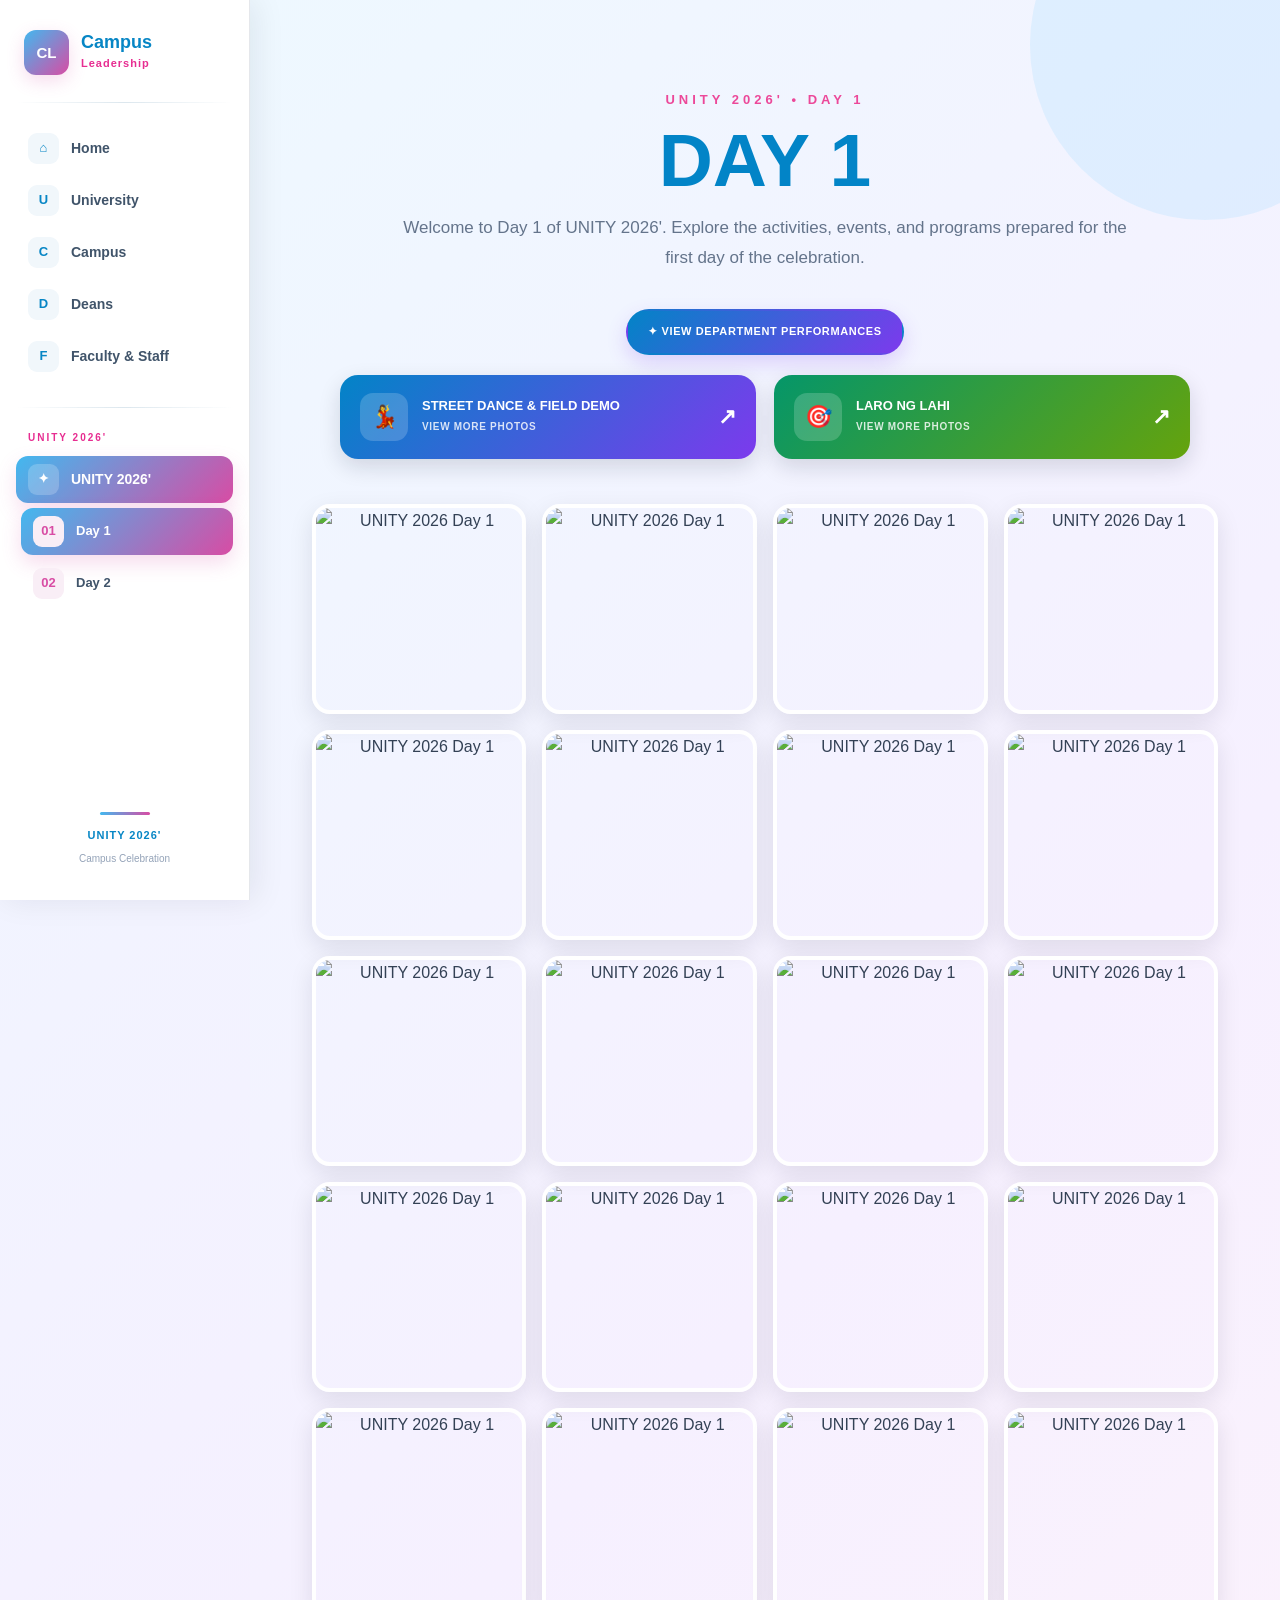
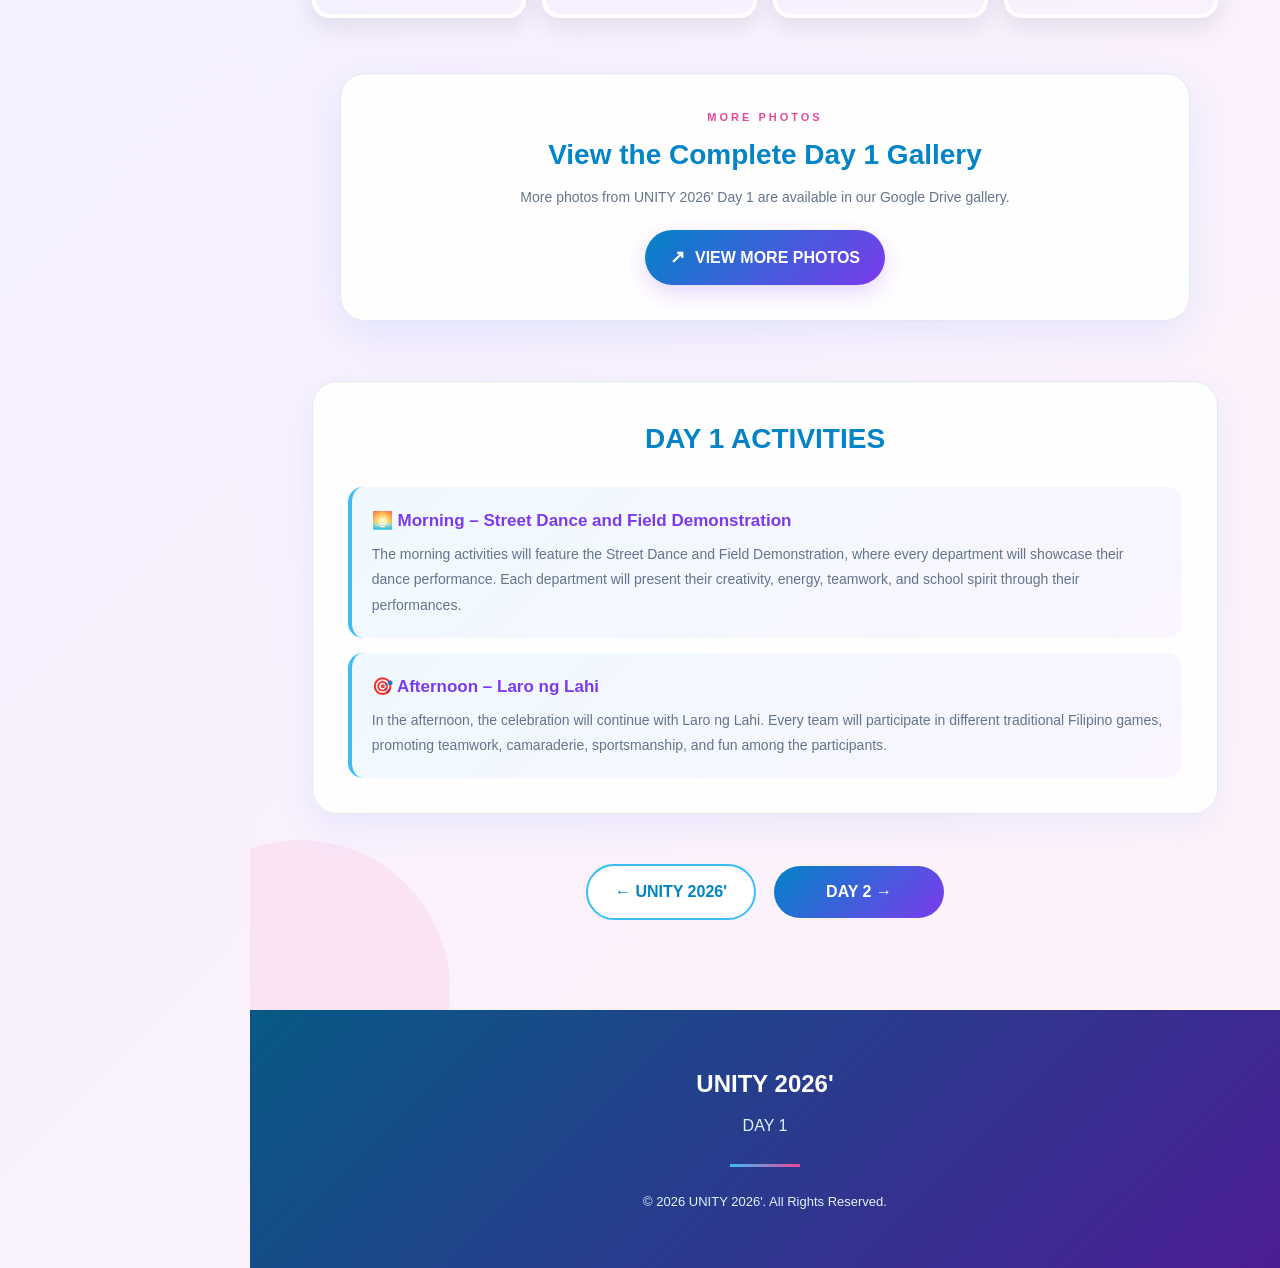
==== day1.html @ fda6ae83 "Add files via upload" ====
<!DOCTYPE html>
<html lang="en">

<head>

    <meta charset="UTF-8">

    <meta name="viewport" content="width=device-width, initial-scale=1.0">

    <title>UNITY 2026' - Day 1</title>

    <link rel="stylesheet" href="style.css">

</head>


<body>


    <!-- =====================================================
         SIDEBAR
    ====================================================== -->

    <aside class="sidebar">

        <a href="index.html#home" class="sidebar-logo">

            <div class="sidebar-logo-box">
                CL
            </div>

            <div class="sidebar-logo-text">

                <h2>Campus</h2>

                <span>Leadership</span>

            </div>

        </a>


        <div class="sidebar-divider"></div>


        <ul class="sidebar-links">

            <li>
                <a href="index.html#home">

                    <span class="sidebar-icon">⌂</span>

                    <span>Home</span>

                </a>
            </li>


            <li>
                <a href="index.html#university">

                    <span class="sidebar-icon">U</span>

                    <span>University</span>

                </a>
            </li>


            <li>
                <a href="index.html#campus">

                    <span class="sidebar-icon">C</span>

                    <span>Campus</span>

                </a>
            </li>


            <li>
                <a href="index.html#deans">

                    <span class="sidebar-icon">D</span>

                    <span>Deans</span>

                </a>
            </li>


            <li>
                <a href="index.html#faculty">

                    <span class="sidebar-icon">F</span>

                    <span>Faculty & Staff</span>

                </a>
            </li>

        </ul>


        <div class="sidebar-divider"></div>


        <div class="sidebar-section-title">
            UNITY 2026'
        </div>


        <ul class="sidebar-links unity-sidebar">

            <li>

                <a href="unity.html">

                    <span class="sidebar-icon">✦</span>

                    <span>UNITY 2026'</span>

                </a>

            </li>


            <li>

                <a href="day1.html" class="active">

                    <span class="sidebar-icon">01</span>

                    <span>Day 1</span>

                </a>

            </li>


            <li>

                <a href="day2.html">

                    <span class="sidebar-icon">02</span>

                    <span>Day 2</span>

                </a>

            </li>

        </ul>


        <div class="sidebar-footer">

            <div class="sidebar-footer-line"></div>

            <strong>UNITY 2026'</strong>

            <small>Campus Celebration</small>

        </div>

    </aside>



    <!-- =====================================================
         MOBILE MENU BUTTON
    ====================================================== -->

    <button class="sidebar-toggle"
            onclick="toggleSidebar()"
            aria-label="Open navigation">

        ☰

    </button>


    <div class="sidebar-overlay"
         onclick="toggleSidebar()">
    </div>



    <!-- =====================================================
         MAIN CONTENT
    ====================================================== -->

    <main>

        <section class="day-page">

            <div class="day-content">


                <!-- =================================================
                     DAY 1 HEADER
                ================================================== -->

                <p class="unity-label">
                    UNITY 2026' • DAY 1
                </p>


                <h1>
                    DAY 1
                </h1>


                <p class="day-description">

                    Welcome to Day 1 of UNITY 2026'.

                    Explore the activities, events, and programs
                    prepared for the first day of the celebration.

                </p>



                <!-- =================================================
                     EXISTING DEPARTMENT PERFORMANCE BUTTON
                     KEEP THIS BUTTON
                ================================================== -->

                <div class="performance-button-container">

                    <a href="streetdance.html"
                       class="performance-button">

                        ✦ VIEW DEPARTMENT PERFORMANCES

                    </a>

                </div>



                <!-- =================================================
                     GOOGLE DRIVE PHOTO BUTTONS
                ================================================== -->

                <div class="day1-photo-links">


                    <!-- =============================================
                         STREET DANCE & FIELD DEMO
                    ============================================== -->

                    <a href="https://drive.google.com/drive/folders/1UI_eKjwosNcA34_97ZNDsV3zDNHChFil?usp=sharing"
                       target="_blank"
                       rel="noopener noreferrer"
                       class="day1-photo-link streetdance-photo-link">

                        <span class="day1-photo-icon">
                            💃
                        </span>


                        <span class="day1-photo-text">

                            <strong>
                                STREET DANCE & FIELD DEMO
                            </strong>

                            <small>
                                VIEW MORE PHOTOS
                            </small>

                        </span>


                        <span class="day1-photo-arrow">
                            ↗
                        </span>

                    </a>



                    <!-- =============================================
                         LARO NG LAHI
                    ============================================== -->

                    <a href="https://drive.google.com/drive/folders/1TkRjvO8khw_tXYyQFXnTfplDox0iFocV?usp=sharing"
                       target="_blank"
                       rel="noopener noreferrer"
                       class="day1-photo-link laro-photo-link">

                        <span class="day1-photo-icon">
                            🎯
                        </span>


                        <span class="day1-photo-text">

                            <strong>
                                LARO NG LAHI
                            </strong>

                            <small>
                                VIEW MORE PHOTOS
                            </small>

                        </span>


                        <span class="day1-photo-arrow">
                            ↗
                        </span>

                    </a>

                </div>



                <!-- =================================================
                     DAY 1 PHOTO GALLERY
                ================================================== -->

                <div class="day-gallery">


                    <img src="image/day1-1.jpg"
                         alt="UNITY 2026 Day 1">


                    <img src="image/day1-2.jpg"
                         alt="UNITY 2026 Day 1">


                    <img src="image/day1-3.jpg"
                         alt="UNITY 2026 Day 1">


                    <img src="image/day1-4.jpg"
                         alt="UNITY 2026 Day 1">


                    <img src="image/day1-5.jpg"
                         alt="UNITY 2026 Day 1">


                    <img src="image/day1-6.jpg"
                         alt="UNITY 2026 Day 1">


                    <img src="image/day1-7.jpg"
                         alt="UNITY 2026 Day 1">


                    <img src="image/day1-8.jpg"
                         alt="UNITY 2026 Day 1">


                    <img src="image/day1-9.jpg"
                         alt="UNITY 2026 Day 1">


                    <img src="image/day1-10.jpg"
                         alt="UNITY 2026 Day 1">


                    <img src="image/day1-11.jpg"
                         alt="UNITY 2026 Day 1">


                    <img src="image/day1-12.jpg"
                         alt="UNITY 2026 Day 1">


                    <img src="image/day1-13.jpg"
                         alt="UNITY 2026 Day 1">


                    <img src="image/day1-14.jpg"
                         alt="UNITY 2026 Day 1">


                    <img src="image/day1-15.jpg"
                         alt="UNITY 2026 Day 1">


                    <img src="image/day1-16.jpg"
                         alt="UNITY 2026 Day 1">


                    <img src="image/day1-17.jpg"
                         alt="UNITY 2026 Day 1">


                    <img src="image/day1-18.jpg"
                         alt="UNITY 2026 Day 1">


                    <img src="image/day1-19.jpg"
                         alt="UNITY 2026 Day 1">


                    <img src="image/day1-20.jpg"
                         alt="UNITY 2026 Day 1">

                </div>



                <!-- =================================================
                     COMPLETE DAY 1 GOOGLE DRIVE
                ================================================== -->

                <div class="drive-gallery">

                    <p class="drive-label">
                        MORE PHOTOS
                    </p>


                    <h2>
                        View the Complete Day 1 Gallery
                    </h2>


                    <p>

                        More photos from UNITY 2026' Day 1 are
                        available in our Google Drive gallery.

                    </p>


                    <a href="PASTE_COMPLETE_DAY_1_GOOGLE_DRIVE_LINK_HERE"
                       target="_blank"
                       rel="noopener noreferrer"
                       class="drive-button">

                        <span class="drive-icon">
                            ↗
                        </span>

                        VIEW MORE PHOTOS

                    </a>

                </div>



                <!-- =================================================
                     DAY 1 ACTIVITIES
                ================================================== -->

                <div class="day-information">

                    <h2>
                        DAY 1 ACTIVITIES
                    </h2>


                    <!-- STREET DANCE -->

                    <div class="activity-block">

                        <h3>
                            🌅 Morning – Street Dance and Field Demonstration
                        </h3>


                        <p>

                            The morning activities will feature the
                            Street Dance and Field Demonstration,
                            where every department will showcase
                            their dance performance.

                            Each department will present their
                            creativity, energy, teamwork, and
                            school spirit through their performances.

                        </p>

                    </div>



                    <!-- LARO NG LAHI -->

                    <div class="activity-block">

                        <h3>
                            🎯 Afternoon – Laro ng Lahi
                        </h3>


                        <p>

                            In the afternoon, the celebration will
                            continue with Laro ng Lahi.

                            Every team will participate in different
                            traditional Filipino games, promoting
                            teamwork, camaraderie, sportsmanship,
                            and fun among the participants.

                        </p>

                    </div>

                </div>



                <!-- =================================================
                     DAY NAVIGATION
                ================================================== -->

                <div class="day-navigation">


                    <a href="unity.html"
                       class="back-button">

                        ← UNITY 2026'

                    </a>


                    <a href="day2.html"
                       class="next-button">

                        DAY 2 →

                    </a>

                </div>

            </div>

        </section>

    </main>



    <!-- =====================================================
         FOOTER
    ====================================================== -->

    <footer>

        <div class="footer-content">

            <h2>
                UNITY 2026'
            </h2>


            <p>
                DAY 1
            </p>


            <div class="footer-line"></div>


            <p class="copyright">

                © 2026 UNITY 2026'.
                All Rights Reserved.

            </p>

        </div>

    </footer>



    <!-- =====================================================
         MOBILE SIDEBAR
    ====================================================== -->

    <script>

        function toggleSidebar() {

            document
                .querySelector(".sidebar")
                .classList.toggle("active");


            document
                .querySelector(".sidebar-overlay")
                .classList.toggle("active");

        }

    </script>


</body>

</html>
---- style.css ----
/* =========================================================
   CAMPUS LEADERSHIP
   UNITY 2026'
   COMPLETE STYLE.CSS
========================================================= */


/* =========================================================
   RESET
========================================================= */

* {
    margin: 0;
    padding: 0;
    box-sizing: border-box;
}


html {
    scroll-behavior: smooth;
    scroll-padding-top: 30px;
}


body {
    font-family:
        Arial,
        Helvetica,
        sans-serif;

    color: #334155;

    line-height: 1.6;

    /*
       MAIN WEBSITE BACKGROUND
       Soft blue + violet + pink
    */
    background:
        linear-gradient(
            135deg,
            #eef7ff 0%,
            #f5f0ff 45%,
            #fff5fb 100%
        );

    padding-left: 250px;

    overflow-x: hidden;
}


img {
    max-width: 100%;
}


a {
    color: inherit;
}


button,
a {
    -webkit-tap-highlight-color: transparent;
}



/* =========================================================
   SIDEBAR
========================================================= */

.sidebar {

    position: fixed;

    left: 0;
    top: 0;

    width: 250px;
    height: 100vh;

    padding: 25px 16px;

    background:
        rgba(255, 255, 255, 0.97);

    border-right:
        1px solid #e5e7eb;

    box-shadow:
        5px 0 30px
        rgba(15, 23, 42, 0.08);

    z-index: 2000;

    display: flex;

    flex-direction: column;

    overflow-y: auto;

    transition:
        transform 0.35s ease;
}


.sidebar::-webkit-scrollbar {
    width: 5px;
}


.sidebar::-webkit-scrollbar-thumb {

    background:
        linear-gradient(
            #38bdf8,
            #ec4899
        );

    border-radius: 10px;
}



/* =========================================================
   SIDEBAR LOGO
========================================================= */

.sidebar-logo {

    display: flex;

    align-items: center;

    gap: 12px;

    padding:
        5px
        8px;

    text-decoration: none;
}


.sidebar-logo-box {

    width: 45px;
    height: 45px;

    display: flex;

    align-items: center;
    justify-content: center;

    flex-shrink: 0;

    border-radius: 12px;

    background:
        linear-gradient(
            135deg,
            #42b8ef,
            #d84ca4
        );

    color: white;

    font-size: 15px;

    font-weight: 900;

    box-shadow:
        0 6px 18px
        rgba(216, 76, 164, 0.20);

    transition:
        transform 0.3s ease,
        box-shadow 0.3s ease;
}


.sidebar-logo:hover
.sidebar-logo-box {

    transform:
        rotate(-5deg)
        scale(1.07);

    box-shadow:
        0 10px 25px
        rgba(216, 76, 164, 0.30);
}


.sidebar-logo-text h2 {

    margin: 0;

    color: #0786c5;

    font-size: 18px;

    line-height: 1.05;
}


.sidebar-logo-text span {

    display: block;

    margin-top: 3px;

    color: #e72d91;

    font-size: 11px;

    font-weight: 800;

    letter-spacing: 1px;
}



/* =========================================================
   SIDEBAR DIVIDER
========================================================= */

.sidebar-divider {

    width: 100%;

    height: 1px;

    margin:
        22px 0;

    background:
        linear-gradient(
            90deg,
            transparent,
            #dce7ee,
            transparent
        );
}



/* =========================================================
   SIDEBAR SECTION TITLE
========================================================= */

.sidebar-section-title {

    padding:
        0 12px;

    margin-bottom: 10px;

    color: #e72d91;

    font-size: 10px;

    font-weight: 900;

    letter-spacing: 2px;

    text-transform: uppercase;
}



/* =========================================================
   SIDEBAR LINKS
========================================================= */

.sidebar-links {

    list-style: none;

    padding: 0;

    margin: 0;
}


.sidebar-links li {

    margin-bottom: 5px;
}


.sidebar-links li a {

    position: relative;

    display: flex;

    align-items: center;

    gap: 12px;

    width: 100%;

    min-height: 46px;

    padding:
        8px 12px;

    border-radius: 12px;

    text-decoration: none;

    color: #40546a;

    font-size: 14px;

    font-weight: 600;

    overflow: hidden;

    transition:
        color 0.3s ease,
        transform 0.3s ease,
        box-shadow 0.3s ease;
}



/* =========================================================
   SIDEBAR HOVER BACKGROUND
========================================================= */

.sidebar-links li a::before {

    content: "";

    position: absolute;

    left: -100%;

    top: 0;

    width: 100%;
    height: 100%;

    background:
        linear-gradient(
            135deg,
            #e2f7ff,
            #fff0f8
        );

    transition:
        left 0.3s ease;

    z-index: -1;
}


.sidebar-links li a:hover::before {

    left: 0;
}


.sidebar-links li a:hover {

    color: #0786c5;

    transform:
        translateX(5px);

    box-shadow:
        0 5px 16px
        rgba(66, 184, 239, 0.10);
}



/* =========================================================
   SIDEBAR ICON
========================================================= */

.sidebar-icon {

    width: 31px;
    height: 31px;

    display: flex;

    align-items: center;
    justify-content: center;

    flex-shrink: 0;

    border-radius: 9px;

    background: #f1f7fb;

    color: #0786c5;

    font-size: 13px;

    font-weight: 900;

    transition:
        background 0.3s ease,
        color 0.3s ease,
        transform 0.3s ease;
}


.sidebar-links a:hover
.sidebar-icon {

    background:
        linear-gradient(
            135deg,
            #42b8ef,
            #d84ca4
        );

    color: white;

    transform:
        scale(1.08);
}



/* =========================================================
   ACTIVE SIDEBAR LINK
========================================================= */

.sidebar-links a.active {

    color: white;

    background:
        linear-gradient(
            135deg,
            #42b8ef,
            #d84ca4
        );

    box-shadow:
        0 8px 20px
        rgba(216, 76, 164, 0.20);
}


.sidebar-links a.active::before {

    display: none;
}


.sidebar-links a.active
.sidebar-icon {

    background:
        rgba(255, 255, 255, 0.22);

    color: white;
}


.sidebar-links a.active:hover {

    color: white;

    transform:
        translateX(5px);

    background:
        linear-gradient(
            135deg,
            #319fd6,
            #c83b91
        );
}



/* =========================================================
   UNITY SIDEBAR
========================================================= */

.unity-sidebar li:first-child a {

    color: white;

    background:
        linear-gradient(
            135deg,
            #42b8ef,
            #d84ca4
        );

    box-shadow:
        0 8px 20px
        rgba(216, 76, 164, 0.18);
}


.unity-sidebar li:first-child a::before {

    display: none;
}


.unity-sidebar li:first-child
.sidebar-icon {

    background:
        rgba(255, 255, 255, 0.20);

    color: white;
}


.unity-sidebar li:not(:first-child) a {

    margin-left: 5px;

    width:
        calc(100% - 5px);

    font-size: 13px;
}


.unity-sidebar li:not(:first-child)
.sidebar-icon {

    background: #f9eef6;

    color: #d84ca4;
}



/* =========================================================
   SIDEBAR FOOTER
========================================================= */

.sidebar-footer {

    margin-top: auto;

    padding:
        20px 8px 5px;

    text-align: center;
}


.sidebar-footer-line {

    width: 50px;

    height: 3px;

    margin:
        0 auto 12px;

    border-radius: 5px;

    background:
        linear-gradient(
            90deg,
            #42b8ef,
            #d84ca4
        );
}


.sidebar-footer strong {

    display: block;

    color: #0786c5;

    font-size: 11px;

    letter-spacing: 1px;
}


.sidebar-footer small {

    color: #94a3b8;

    font-size: 10px;
}



/* =========================================================
   MOBILE SIDEBAR BUTTON
========================================================= */

.sidebar-toggle {

    display: none;

    position: fixed;

    top: 15px;
    left: 15px;

    width: 45px;
    height: 45px;

    align-items: center;
    justify-content: center;

    border: none;

    border-radius: 12px;

    background:
        linear-gradient(
            135deg,
            #42b8ef,
            #d84ca4
        );

    color: white;

    font-size: 21px;

    cursor: pointer;

    z-index: 3000;

    box-shadow:
        0 7px 20px
        rgba(0, 0, 0, 0.15);

    transition:
        transform 0.3s ease,
        box-shadow 0.3s ease;
}


.sidebar-toggle:hover {

    transform:
        scale(1.08);

    box-shadow:
        0 10px 25px
        rgba(216, 76, 164, 0.25);
}



/* =========================================================
   MOBILE SIDEBAR OVERLAY
========================================================= */

.sidebar-overlay {

    display: none;

    position: fixed;

    inset: 0;

    background:
        rgba(15, 23, 42, 0.40);

    backdrop-filter:
        blur(3px);

    z-index: 1900;
}


.sidebar-overlay.active {

    display: block;
}



/* =========================================================
   HERO
========================================================= */

.hero {

    min-height: 600px;

    display: flex;

    align-items: center;
    justify-content: center;

    text-align: center;

    padding:
        80px 20px;

    background:
        linear-gradient(
            135deg,
            #0284c7,
            #38bdf8,
            #8b5cf6
        );

    position: relative;

    overflow: hidden;
}


/* Decorative circles */

.hero::before {

    content: "";

    position: absolute;

    width: 400px;
    height: 400px;

    border-radius: 50%;

    background:
        rgba(255,255,255,0.08);

    top: -150px;
    left: -100px;
}


.hero::after {

    content: "";

    position: absolute;

    width: 350px;
    height: 350px;

    border-radius: 50%;

    background:
        rgba(255,255,255,0.08);

    bottom: -150px;
    right: -80px;
}


.hero-content {

    max-width: 850px;

    color: white;

    position: relative;

    z-index: 1;
}


.welcome {

    letter-spacing: 4px;

    font-size: 13px;

    font-weight: 800;

    margin-bottom: 18px;
}


.hero h1 {

    font-size: 58px;

    line-height: 1.1;

    margin-bottom: 25px;
}


.hero h1 span {

    display: inline-block;

    color: #e0f2fe;
}


.hero-content > p:not(.welcome) {

    max-width: 700px;

    margin:
        0 auto;

    font-size: 18px;

    line-height: 1.7;
}


.hero-button {

    display: inline-flex;

    align-items: center;
    justify-content: center;

    margin-top: 30px;

    padding:
        14px 30px;

    background: white;

    color: #0284c7;

    text-decoration: none;

    border-radius: 30px;

    font-weight: 800;

    transition:
        transform 0.3s ease,
        box-shadow 0.3s ease,
        background 0.3s ease;
}


.hero-button:hover {

    background: #f0f9ff;

    transform:
        translateY(-4px);

    box-shadow:
        0 10px 25px
        rgba(0,0,0,0.15);
}



/* =========================================================
   SECTIONS
========================================================= */

.section {

    position: relative;

    padding:
        100px 7%;

    background:
        linear-gradient(
            135deg,
            rgba(255,255,255,0.94),
            rgba(239,248,255,0.94)
        );

    overflow: hidden;
}


.section::before {

    content: "";

    position: absolute;

    width: 280px;
    height: 280px;

    border-radius: 50%;

    background:
        rgba(56, 189, 248, 0.08);

    top: -120px;
    right: -80px;

    pointer-events: none;
}


.section::after {

    content: "";

    position: absolute;

    width: 220px;
    height: 220px;

    border-radius: 50%;

    background:
        rgba(216, 76, 164, 0.06);

    bottom: -100px;
    left: -70px;

    pointer-events: none;
}


.light-section {

    background:
        linear-gradient(
            135deg,
            #edf8ff,
            #f7f1ff,
            #fff4fa
        );
}



/* =========================================================
   SECTION HEADING
========================================================= */

.section-heading {

    position: relative;

    z-index: 1;

    text-align: center;

    max-width: 750px;

    margin:
        0 auto 55px;
}


.small-title {

    color: #0284c7;

    font-size: 13px;

    font-weight: 900;

    letter-spacing: 2px;

    margin-bottom: 8px;
}


.section-heading h2 {

    color: #0284c7;

    font-size: 38px;

    margin-bottom: 10px;
}


.section-heading > p:last-child {

    color: #64748b;

    line-height: 1.7;
}



/* =========================================================
   UNIVERSITY PRESIDENT
========================================================= */

.president-card {

    position: relative;

    z-index: 1;

    max-width: 1050px;

    width: 92%;

    margin: auto;

    display: flex;

    align-items: center;

    gap: 65px;

    padding: 50px;

    background:
        rgba(255, 255, 255, 0.97);

    border:
        1px solid rgba(255,255,255,0.9);

    border-radius: 28px;

    box-shadow:
        0 20px 50px
        rgba(59, 130, 246, 0.12);

    backdrop-filter:
        blur(10px);

    transition:
        transform 0.35s ease,
        box-shadow 0.35s ease;
}


.president-card:hover {

    transform:
        translateY(-7px);

    box-shadow:
        0 25px 60px
        rgba(59, 130, 246, 0.18);
}



/* =========================================================
   PRESIDENT IMAGE
========================================================= */

.profile-image {

    flex:
        0 0 330px;

    display: flex;

    justify-content: center;
}


.profile-image img {

    width: 330px;

    height: 300px;

    object-fit: cover;

    border-radius: 30px;

    border:
        6px solid white;

    outline:
        4px solid #38bdf8;

    box-shadow:
        0 15px 35px
        rgba(14, 165, 233, 0.20);

    transition:
        transform 0.4s ease,
        box-shadow 0.4s ease;
}


.president-card:hover
.profile-image img {

    transform:
        scale(1.03);

    box-shadow:
        0 20px 45px
        rgba(216, 76, 164, 0.22);
}



/* =========================================================
   PRESIDENT INFORMATION
========================================================= */

.profile-info {

    flex: 1;
}


.position {

    color: #0284c7;

    font-size: 12px;

    font-weight: 900;

    letter-spacing: 1.5px;
}


.profile-info h3 {

    color: #0284c7;

    font-size: 32px;

    margin:
        8px 0 2px;
}


.profile-info > p {

    color: #64748b;
}


.profile-line {

    width: 70px;

    height: 4px;

    margin:
        18px 0;

    background:
        linear-gradient(
            90deg,
            #38bdf8,
            #d84ca4
        );

    border-radius: 5px;
}


.description {

    font-size: 15px;

    line-height: 1.7;
}



/* =========================================================
   PROFILE GRID
========================================================= */

.profile-grid {

    position: relative;

    z-index: 1;

    max-width: 1100px;

    margin: auto;

    display: grid;

    grid-template-columns:
        repeat(
            auto-fit,
            minmax(280px, 1fr)
        );

    gap: 30px;
}



/* =========================================================
   PROFILE CARD
========================================================= */

.profile-card {

    background:
        rgba(255,255,255,0.97);

    border-radius: 24px;

    overflow: hidden;

    border:
        1px solid rgba(255,255,255,0.9);

    box-shadow:
        0 12px 35px
        rgba(59,130,246,0.10);

    transition:
        transform 0.35s ease,
        box-shadow 0.35s ease,
        border-color 0.35s ease;
}


.profile-card:hover {

    transform:
        translateY(-10px);

    border-color:
        #38bdf8;

    box-shadow:
        0 22px 45px
        rgba(59,130,246,0.18);
}


.card-image {

    padding:
        30px 20px 15px;

    text-align: center;
}


.card-image img {

    width: 180px;

    height: 180px;

    object-fit: cover;

    border-radius: 50%;

    border:
        5px solid #38bdf8;

    box-shadow:
        0 8px 25px
        rgba(56,189,248,0.15);

    transition:
        transform 0.4s ease,
        border-color 0.3s ease;
}


.profile-card:hover
.card-image img {

    transform:
        scale(1.06);

    border-color:
        #ec4899;
}


.card-content {

    padding:
        20px 25px 30px;

    text-align: center;
}


.card-content h3 {

    color: #0284c7;

    font-size: 20px;

    margin:
        7px 0;
}


.card-content p {

    color: #64748b;

    font-size: 14px;

    line-height: 1.6;
}



/* =========================================================
   FACULTY AND STAFF
========================================================= */

.people-grid {

    position: relative;

    z-index: 1;

    max-width: 1100px;

    margin: auto;

    display: grid;

    grid-template-columns:
        repeat(
            auto-fit,
            minmax(220px, 1fr)
        );

    gap: 25px;
}


.person-card {

    background:
        rgba(255,255,255,0.97);

    text-align: center;

    padding:
        25px 18px;

    border-radius: 20px;

    border:
        1px solid rgba(255,255,255,0.9);

    box-shadow:
        0 8px 25px
        rgba(14, 165, 233, 0.10);

    transition:
        transform 0.3s ease,
        box-shadow 0.3s ease,
        border-color 0.3s ease;
}


.person-card:hover {

    transform:
        translateY(-8px);

    border-color:
        #38bdf8;

    box-shadow:
        0 18px 35px
        rgba(14, 165, 233, 0.18);
}


.person-card img {

    width: 145px;

    height: 145px;

    object-fit: cover;

    border-radius: 50%;

    border:
        4px solid #38bdf8;

    margin-bottom: 15px;

    transition:
        transform 0.4s ease,
        border-color 0.3s ease;
}


.person-card:hover img {

    transform:
        scale(1.06);

    border-color:
        #ec4899;
}


.person-card h3 {

    color: #0284c7;

    font-size: 17px;

    margin-bottom: 5px;
}


.person-card p {

    color: #64748b;

    font-size: 14px;
}



/* =========================================================
   STAFF HEADING
========================================================= */

.staff-heading {

    position: relative;

    z-index: 1;

    text-align: center;

    margin:
        75px 0 30px;
}


.staff-heading h2 {

    color: #0284c7;

    font-size: 30px;
}



/* =========================================================
   STAFF GRID
========================================================= */

.staff-grid {

    max-width: 750px;
}



/* =========================================================
   UNITY PAGE
========================================================= */

.unity-page {

    min-height:
        calc(100vh - 100px);

    padding:
        90px 6%;

    text-align: center;

    background:
        linear-gradient(
            135deg,
            #e8f8ff,
            #f4f0ff,
            #fff0f8
        );

    position: relative;

    overflow: hidden;
}


.unity-page::before {

    content: "";

    position: absolute;

    width: 350px;
    height: 350px;

    border-radius: 50%;

    background:
        rgba(56,189,248,0.12);

    top: -120px;

    left: -100px;
}


.unity-page::after {

    content: "";

    position: absolute;

    width: 400px;
    height: 400px;

    border-radius: 50%;

    background:
        rgba(236,72,153,0.09);

    bottom: -180px;

    right: -120px;
}


.unity-content {

    max-width: 1050px;

    margin: auto;

    position: relative;

    z-index: 1;
}


.unity-label {

    color: #ec4899;

    font-size: 13px;

    letter-spacing: 4px;

    font-weight: 900;

    margin-bottom: 12px;
}


.unity-content > h1 {

    font-size:
        clamp(
            55px,
            8vw,
            85px
        );

    line-height: 1;

    color: #0284c7;

    margin-bottom: 25px;
}


.unity-content > h1 span {

    background:
        linear-gradient(
            135deg,
            #38bdf8,
            #ec4899
        );

    -webkit-background-clip: text;

    background-clip: text;

    color: transparent;
}


.unity-description {

    max-width: 760px;

    margin:
        0 auto;

    color: #53677a;

    font-size: 18px;

    line-height: 1.8;
}



/* =========================================================
   UNITY FEATURE CARD
========================================================= */

.unity-feature-card {

    max-width: 850px;

    margin:
        50px auto 40px;

    padding: 30px;

    display: flex;

    align-items: center;

    gap: 22px;

    text-align: left;

    background:
        rgba(255,255,255,0.96);

    border:
        2px solid #38bdf8;

    border-radius: 24px;

    box-shadow:
        0 15px 35px
        rgba(56,189,248,0.12);

    transition:
        transform 0.3s ease,
        box-shadow 0.3s ease;
}


.unity-feature-card:hover {

    transform:
        translateY(-6px);

    box-shadow:
        0 22px 45px
        rgba(236,72,153,0.15);
}


.unity-feature-icon {

    width: 65px;

    height: 65px;

    flex-shrink: 0;

    display: flex;

    align-items: center;

    justify-content: center;

    border-radius: 18px;

    background:
        linear-gradient(
            135deg,
            #42b8ef,
            #d84ca4
        );

    color: white;

    font-size: 28px;

    box-shadow:
        0 8px 20px
        rgba(216,76,164,0.20);
}


.feature-label {

    color: #e72d91;

    font-size: 11px;

    font-weight: 900;

    letter-spacing: 2px;

    margin-bottom: 4px;
}


.unity-feature-card h2 {

    color: #0786c5;

    font-size: 24px;

    margin-bottom: 5px;
}


.unity-feature-card p:last-child {

    color: #64748b;

    font-size: 14px;
}



/* =========================================================
   UNITY DAY SELECTION
========================================================= */

.choose-day {

    color: #0284c7;

    margin-top: 40px;

    margin-bottom: 5px;

    font-size: 28px;
}


.unity-choice-text {

    color: #64748b;

    margin-bottom: 25px;
}


.unity-days {

    display: flex;

    justify-content: center;

    align-items: center;

    gap: 18px;

    flex-wrap: wrap;
}


.day-button {

    min-width: 190px;

    display: flex;

    align-items: center;

    justify-content: center;

    gap: 12px;

    padding:
        15px 25px;

    border-radius: 18px;

    text-decoration: none;

    color: white;

    background:
        linear-gradient(
            135deg,
            #38bdf8,
            #ec4899
        );

    font-weight: 900;

    box-shadow:
        0 8px 20px
        rgba(236,72,153,0.18);

    transition:
        transform 0.3s ease,
        box-shadow 0.3s ease,
        background 0.3s ease;
}


.day-button:hover {

    transform:
        translateY(-5px);

    background:
        linear-gradient(
            135deg,
            #319fd6,
            #c83b91
        );

    box-shadow:
        0 14px 28px
        rgba(236,72,153,0.25);
}


.day-number {

    display: flex;

    align-items: center;

    justify-content: center;

    width: 30px;

    height: 30px;

    border-radius: 9px;

    background:
        rgba(255,255,255,0.20);

    font-size: 12px;
}


.arrow {

    font-size: 18px;
}



/* =========================================================
   UNITY INFORMATION
========================================================= */

.unity-information {

    max-width: 950px;

    margin:
        55px auto 0;

    display: grid;

    grid-template-columns:
        repeat(3, 1fr);

    gap: 18px;
}


.information-item {

    padding: 22px;

    display: flex;

    align-items: flex-start;

    gap: 14px;

    text-align: left;

    background:
        rgba(255,255,255,0.96);

    border-radius: 18px;

    border:
        1px solid #dceaf2;

    transition:
        transform 0.3s ease,
        box-shadow 0.3s ease;
}


.information-item:hover {

    transform:
        translateY(-5px);

    box-shadow:
        0 12px 25px
        rgba(14,165,233,0.12);
}


.information-icon {

    width: 42px;

    height: 42px;

    display: flex;

    align-items: center;

    justify-content: center;

    flex-shrink: 0;

    border-radius: 12px;

    background: #e9f8ff;

    font-size: 20px;
}


.information-item strong {

    color: #0786c5;

    font-size: 15px;
}


.information-item p {

    margin-top: 3px;

    color: #64748b;

    font-size: 12px;

    line-height: 1.5;
}



/* =========================================================
   PAGE NAVIGATION
========================================================= */

.page-navigation {

    display: flex;

    justify-content: center;

    align-items: center;

    gap: 15px;

    flex-wrap: wrap;

    margin-top: 50px;
}


.outline-button,
.gradient-button {

    display: inline-flex;

    align-items: center;

    justify-content: center;

    padding:
        13px 24px;

    border-radius: 25px;

    text-decoration: none;

    font-weight: 800;

    transition:
        transform 0.3s ease,
        box-shadow 0.3s ease,
        background 0.3s ease;
}


.outline-button {

    color: #0786c5;

    background: white;

    border:
        2px solid #38bdf8;
}


.outline-button:hover {

    transform:
        translateY(-3px);

    background:
        #e9f8ff;

    box-shadow:
        0 8px 18px
        rgba(56,189,248,0.15);
}


.gradient-button {

    color: white;

    background:
        linear-gradient(
            135deg,
            #42b8ef,
            #d84ca4
        );
}


.gradient-button:hover {

    transform:
        translateY(-3px);

    box-shadow:
        0 10px 22px
        rgba(216,76,164,0.25);
}



/* =========================================================
   FOOTER
========================================================= */

footer {

    background:
        linear-gradient(
            135deg,
            #075985,
            #4c1d95
        );

    color: white;

    text-align: center;

    padding:
        55px 20px;
}


.footer-content {

    max-width: 700px;

    margin: auto;
}


.footer-content h2 {

    margin-bottom: 10px;
}


.footer-content p {

    color: #e0f2fe;
}


.footer-line {

    width: 70px;

    height: 3px;

    background:
        linear-gradient(
            90deg,
            #38bdf8,
            #ec4899
        );

    margin:
        25px auto;
}


.copyright {

    font-size: 13px;
}



/* =========================================================
   TABLET
========================================================= */

@media (max-width: 900px) {

    body {

        padding-left: 0;
    }


    .sidebar {

        transform:
            translateX(-100%);
    }


    .sidebar.active {

        transform:
            translateX(0);
    }


    .sidebar-toggle {

        display: flex;
    }


    .hero {

        min-height: 570px;

        padding:
            80px 25px;
    }


    .hero h1 {

        font-size: 48px;
    }


    /* PRESIDENT CARD */

    .president-card {

        width: 94%;

        flex-direction: column;

        text-align: center;

        gap: 30px;

        padding:
            40px 30px;
    }


    .profile-image {

        flex:
            0 0 auto;

        width: 100%;
    }


    .profile-image img {

        width: 300px;

        height: 270px;
    }


    .profile-line {

        margin:
            18px auto;
    }


    /* UNITY */

    .unity-information {

        grid-template-columns:
            1fr;
    }

}



/* =========================================================
   MOBILE
========================================================= */

@media (max-width: 600px) {

    .sidebar {

        width: 270px;
    }


    .hero {

        min-height: 520px;

        padding:
            80px 20px;
    }


    .hero h1 {

        font-size: 36px;
    }


    .welcome {

        font-size: 11px;

        letter-spacing: 2px;
    }


    .hero-content > p:not(.welcome) {

        font-size: 15px;
    }


    .section {

        padding:
            65px 5%;
    }


    .section-heading h2 {

        font-size: 30px;
    }


    /* PRESIDENT */

    .president-card {

        width: 96%;

        padding:
            30px 18px;

        border-radius: 22px;
    }


    .profile-image img {

        width: 240px;

        height: 220px;

        border-radius: 23px;
    }


    .profile-info h3 {

        font-size: 25px;
    }


    /* PROFILE CARDS */

    .profile-grid {

        grid-template-columns:
            1fr;
    }


    .people-grid {

        grid-template-columns:
            1fr;
    }


    /* UNITY */

    .unity-page {

        padding:
            70px 20px;
    }


    .unity-content > h1 {

        font-size: 52px;
    }


    .unity-description {

        font-size: 15px;
    }


    .unity-feature-card {

        flex-direction: column;

        text-align: center;

        padding: 25px;
    }


    .unity-feature-icon {

        margin: auto;
    }


    .unity-feature-card h2 {

        font-size: 20px;
    }


    .unity-days {

        flex-direction: column;
    }


    .day-button {

        width: 100%;

        max-width: 300px;
    }


    /* PAGE BUTTONS */

    .page-navigation {

        flex-direction: column;
    }


    .outline-button,
    .gradient-button {

        width: 100%;

        max-width: 300px;
    }


    .information-item {

        text-align: left;
    }

}



/* =========================================================
   SMALL PHONES
========================================================= */

@media (max-width: 400px) {

    .hero h1 {

        font-size: 31px;
    }


    .profile-image img {

        width: 215px;

        height: 200px;
    }


    .profile-info h3 {

        font-size: 22px;
    }


    .unity-content > h1 {

        font-size: 45px;
    }


    .sidebar {

        width: 260px;
    }

}
/* =========================================================
   HOME / HERO - CAMPUS BACKGROUND
========================================================= */

.hero {

    min-height: 100vh;

    display: flex;

    align-items: center;
    justify-content: center;

    text-align: center;

    padding: 80px 30px;

    position: relative;

    overflow: hidden;

    background-image:
        linear-gradient(
            rgba(4, 35, 65, 0.48),
            rgba(20, 15, 55, 0.58)
        ),
        url("image/isufst.jpg");

    background-size: cover;

    background-position: center;

    background-repeat: no-repeat;

    background-attachment: fixed;
}


/* Decorative overlay */

.hero::before {

    content: "";

    position: absolute;

    inset: 0;

    background:
        linear-gradient(
            135deg,
            rgba(0, 132, 199, 0.20),
            rgba(216, 76, 164, 0.12)
        );

    pointer-events: none;
}


/* Bottom fade */

.hero::after {

    content: "";

    position: absolute;

    left: 0;
    right: 0;
    bottom: 0;

    height: 160px;

    background:
        linear-gradient(
            transparent,
            rgba(238, 247, 255, 0.95)
        );

    pointer-events: none;
}


/* Hero content */

.hero-content {

    max-width: 900px;

    color: white;

    position: relative;

    z-index: 2;

    padding: 40px 20px;
}


/* Small welcome text */

.welcome {

    display: inline-block;

    margin-bottom: 18px;

    padding: 8px 18px;

    border-radius: 30px;

    background:
        rgba(255, 255, 255, 0.16);

    border:
        1px solid
        rgba(255, 255, 255, 0.35);

    backdrop-filter: blur(8px);

    color: white;

    font-size: 13px;

    font-weight: 800;

    letter-spacing: 3px;

    text-transform: uppercase;
}


/* Main title */

.hero h1 {

    margin-bottom: 22px;

    color: white;

    font-size: clamp(42px, 6vw, 72px);

    line-height: 1.05;

    font-weight: 900;

    text-shadow:
        0 4px 20px
        rgba(0, 0, 0, 0.35);
}


.hero h1 span {

    display: block;

    margin-top: 8px;

    background:
        linear-gradient(
            90deg,
            #ffffff,
            #dff6ff,
            #ffd6ec
        );

    -webkit-background-clip: text;

    background-clip: text;

    color: transparent;
}


/* Description */

.hero-content > p:not(.welcome) {

    max-width: 720px;

    margin: 0 auto;

    color: rgba(255,255,255,0.94);

    font-size: 18px;

    line-height: 1.8;

    text-shadow:
        0 2px 10px
        rgba(0, 0, 0, 0.35);
}


/* Home button */

/* =========================================================
   MEET THE CAMPUS BUTTON
========================================================= */

.hero-button {

    display: inline-flex;

    align-items: center;
    justify-content: center;

    margin-top: 30px;

    padding: 15px 32px;

    border-radius: 30px;

    background:
        linear-gradient(
            135deg,
            #0284c7,
            #7c3aed
        );

    color: #ffffff;

    border: 2px solid rgba(255,255,255,0.35);

    text-decoration: none;

    font-weight: 900;

    box-shadow:
        0 10px 25px
        rgba(0, 0, 0, 0.25);

    transition:
        transform 0.3s ease,
        box-shadow 0.3s ease,
        background 0.3s ease,
        border-color 0.3s ease;
}


/* HOVER */

.hero-button:hover {

    background:
        linear-gradient(
            135deg,
            #0369a1,
            #6d28d9
        );

    color: #ffffff;

    border-color: #ffffff;

    transform:
        translateY(-5px)
        scale(1.03);

    box-shadow:
        0 15px 35px
        rgba(0, 0, 0, 0.35);
}


/* CLICK */

.hero-button:active {

    transform:
        translateY(-1px)
        scale(0.98);
}
/* =========================================================
   DAY 1 PAGE
========================================================= */

.day-page {

    min-height: 100vh;

    padding:
        90px 6%;

    background:
        linear-gradient(
            135deg,
            #eef8ff,
            #f6f0ff,
            #fff3fa
        );

    position: relative;

    overflow: hidden;
}


.day-page::before {

    content: "";

    position: absolute;

    width: 350px;
    height: 350px;

    border-radius: 50%;

    background:
        rgba(56, 189, 248, 0.10);

    top: -130px;
    right: -100px;

    pointer-events: none;
}


.day-page::after {

    content: "";

    position: absolute;

    width: 300px;
    height: 300px;

    border-radius: 50%;

    background:
        rgba(236, 72, 153, 0.08);

    bottom: -130px;
    left: -100px;

    pointer-events: none;
}


.day-content {

    max-width: 1200px;

    margin: auto;

    position: relative;

    z-index: 1;

    text-align: center;
}


.day-content > h1 {

    margin-bottom: 15px;

    color: #0284c7;

    font-size:
        clamp(48px, 7vw, 75px);

    line-height: 1;

    font-weight: 900;
}


.day-description {

    max-width: 750px;

    margin:
        0 auto;

    color: #64748b;

    font-size: 17px;

    line-height: 1.8;
}



/* =========================================================
   PERFORMANCE BUTTON
========================================================= */

.performance-button-container {

    margin:
        35px 0 45px;
}


.performance-button {

    display: inline-flex;

    align-items: center;
    justify-content: center;

    padding:
        15px 28px;

    border-radius: 30px;

    background:
        linear-gradient(
            135deg,
            #0284c7,
            #7c3aed
        );

    color: white;

    text-decoration: none;

    font-size: 13px;

    font-weight: 900;

    letter-spacing: .5px;

    box-shadow:
        0 10px 25px
        rgba(124, 58, 237, 0.20);

    transition:
        transform .3s ease,
        box-shadow .3s ease,
        background .3s ease;
}


.performance-button:hover {

    background:
        linear-gradient(
            135deg,
            #0369a1,
            #6d28d9
        );

    color: white;

    transform:
        translateY(-5px);

    box-shadow:
        0 15px 35px
        rgba(124, 58, 237, 0.30);
}



/* =========================================================
   DAY 1 GALLERY
========================================================= */

.day-gallery {

    max-width: 1150px;

    margin:
        0 auto 55px;

    display: grid;

    grid-template-columns:
        repeat(4, 1fr);

    gap: 16px;
}


.day-gallery img {

    width: 100%;

    height: 210px;

    object-fit: cover;

    display: block;

    border-radius: 18px;

    border:
        4px solid white;

    box-shadow:
        0 8px 25px
        rgba(15, 23, 42, 0.10);

    transition:
        transform .35s ease,
        box-shadow .35s ease,
        filter .35s ease;
}


.day-gallery img:hover {

    transform:
        translateY(-7px)
        scale(1.02);

    box-shadow:
        0 16px 35px
        rgba(15, 23, 42, 0.18);

    filter:
        brightness(1.05);
}



/* =========================================================
   GOOGLE DRIVE GALLERY
========================================================= */

.drive-gallery {

    max-width: 850px;

    margin:
        0 auto 60px;

    padding:
        35px 30px;

    background:
        rgba(255,255,255,0.95);

    border:
        1px solid #e2e8f0;

    border-radius: 25px;

    box-shadow:
        0 15px 40px
        rgba(59,130,246,0.10);
}


.drive-label {

    color: #ec4899;

    font-size: 11px;

    font-weight: 900;

    letter-spacing: 3px;

    margin-bottom: 7px;
}


.drive-gallery h2 {

    color: #0284c7;

    font-size: 28px;

    margin-bottom: 8px;
}


.drive-gallery > p:not(.drive-label) {

    color: #64748b;

    font-size: 14px;

    margin-bottom: 22px;
}


.drive-button {

    display: inline-flex;

    align-items: center;

    justify-content: center;

    gap: 10px;

    padding:
        13px 25px;

    border-radius: 28px;

    background:
        linear-gradient(
            135deg,
            #0284c7,
            #7c3aed
        );

    color: white;

    text-decoration: none;

    font-weight: 900;

    box-shadow:
        0 8px 22px
        rgba(124,58,237,0.20);

    transition:
        transform .3s ease,
        box-shadow .3s ease,
        background .3s ease;
}


.drive-button:hover {

    background:
        linear-gradient(
            135deg,
            #0369a1,
            #6d28d9
        );

    color: white;

    transform:
        translateY(-4px);

    box-shadow:
        0 14px 30px
        rgba(124,58,237,0.30);
}


.drive-icon {

    font-size: 18px;

    font-weight: 900;
}



/* =========================================================
   DAY INFORMATION
========================================================= */

.day-information {

    max-width: 950px;

    margin:
        0 auto 50px;

    padding:
        35px;

    text-align: left;

    background:
        rgba(255,255,255,0.96);

    border-radius: 25px;

    border:
        1px solid #e2e8f0;

    box-shadow:
        0 12px 35px
        rgba(59,130,246,0.09);
}


.day-information > h2 {

    margin-bottom: 25px;

    color: #0284c7;

    font-size: 28px;

    text-align: center;
}


.activity-block {

    padding:
        20px;

    margin-bottom: 15px;

    border-radius: 15px;

    background:
        linear-gradient(
            135deg,
            #f0f9ff,
            #faf5ff
        );

    border-left:
        4px solid #38bdf8;
}


.activity-block:last-child {

    margin-bottom: 0;
}


.activity-block h3 {

    color: #7c3aed;

    font-size: 17px;

    margin-bottom: 8px;
}


.activity-block p {

    color: #64748b;

    font-size: 14px;

    line-height: 1.8;
}



/* =========================================================
   DAY NAVIGATION
========================================================= */

.day-navigation {

    display: flex;

    justify-content: center;

    align-items: center;

    gap: 18px;

    flex-wrap: wrap;

    margin-top: 30px;
}


.back-button,
.next-button {

    display: inline-flex;

    align-items: center;

    justify-content: center;

    min-width: 170px;

    padding:
        13px 24px;

    border-radius: 28px;

    text-decoration: none;

    font-weight: 900;

    transition:
        transform .3s ease,
        box-shadow .3s ease,
        background .3s ease;
}


.back-button {

    color: #0284c7;

    background: white;

    border:
        2px solid #38bdf8;
}


.back-button:hover {

    color: #0284c7;

    background: #e0f7ff;

    transform:
        translateY(-4px);

    box-shadow:
        0 10px 22px
        rgba(56,189,248,0.15);
}


.next-button {

    color: white;

    background:
        linear-gradient(
            135deg,
            #0284c7,
            #7c3aed
        );
}


.next-button:hover {

    color: white;

    background:
        linear-gradient(
            135deg,
            #0369a1,
            #6d28d9
        );

    transform:
        translateY(-4px);

    box-shadow:
        0 12px 25px
        rgba(124,58,237,0.25);
}



/* =========================================================
   DAY 1 RESPONSIVE
========================================================= */

@media (max-width: 900px) {

    .day-gallery {

        grid-template-columns:
            repeat(3, 1fr);
    }

}


@media (max-width: 600px) {

    .day-page {

        padding:
            75px 20px;
    }


    .day-content > h1 {

        font-size: 48px;
    }


    .day-description {

        font-size: 15px;
    }


    .day-gallery {

        grid-template-columns:
            repeat(2, 1fr);

        gap: 10px;
    }


    .day-gallery img {

        height: 160px;

        border-radius: 13px;
    }


    .performance-button {

        width: 100%;

        font-size: 11px;
    }


    .drive-gallery {

        padding:
            28px 20px;
    }


    .drive-gallery h2 {

        font-size: 22px;
    }


    .day-information {

        padding:
            25px 18px;
    }


    .day-information > h2 {

        font-size: 23px;
    }


    .activity-block {

        padding: 17px;
    }


    .activity-block h3 {

        font-size: 15px;
    }


    .day-navigation {

        flex-direction: column;
    }


    .back-button,
    .next-button {

        width: 100%;

        max-width: 300px;
    }

}


@media (max-width: 400px) {

    .day-gallery {

        grid-template-columns: 1fr;
    }


    .day-gallery img {

        height: 220px;
    }

}
/* =========================================================
   DAY 1 ADDITIONAL PHOTO LINKS
========================================================= */

.day1-photo-links {

    max-width: 850px;

    margin: -25px auto 45px;

    display: grid;

    grid-template-columns: repeat(2, 1fr);

    gap: 18px;
}


.day1-photo-link {

    display: flex;

    align-items: center;

    gap: 14px;

    padding: 18px 20px;

    border-radius: 18px;

    text-decoration: none;

    color: white;

    text-align: left;

    box-shadow:
        0 8px 22px
        rgba(15, 23, 42, 0.14);

    transition:
        transform .3s ease,
        box-shadow .3s ease,
        filter .3s ease;
}


/* STREET DANCE */

.streetdance-photo-link {

    background:
        linear-gradient(
            135deg,
            #0284c7,
            #7c3aed
        );
}


/* LARO NG LAHI */

.laro-photo-link {

    background:
        linear-gradient(
            135deg,
            #059669,
            #65a30d
        );
}


/* HOVER */

.day1-photo-link:hover {

    color: white;

    transform:
        translateY(-5px);

    box-shadow:
        0 15px 30px
        rgba(15, 23, 42, 0.23);

    filter: brightness(1.08);
}


/* ICON */

.day1-photo-icon {

    width: 48px;

    height: 48px;

    flex-shrink: 0;

    display: flex;

    align-items: center;

    justify-content: center;

    border-radius: 13px;

    background:
        rgba(255,255,255,0.18);

    font-size: 22px;
}


/* TEXT */

.day1-photo-text {

    flex: 1;
}


.day1-photo-text strong {

    display: block;

    color: white;

    font-size: 13px;

    font-weight: 900;

    line-height: 1.3;
}


.day1-photo-text small {

    display: block;

    margin-top: 4px;

    color:
        rgba(255,255,255,0.82);

    font-size: 10px;

    font-weight: 700;

    letter-spacing: .7px;
}


/* ARROW */

.day1-photo-arrow {

    font-size: 22px;

    font-weight: 900;

    transition:
        transform .3s ease;
}


.day1-photo-link:hover
.day1-photo-arrow {

    transform:
        translateX(6px);
}


/* =========================================================
   MOBILE
========================================================= */

@media (max-width: 650px) {

    .day1-photo-links {

        grid-template-columns: 1fr;

        margin-top: -25px;
    }


    .day1-photo-link {

        padding: 16px;
    }

}
/* =====================================================
   DEPARTMENT PERFORMANCE BUTTONS
===================================================== */

.performance-buttons {
    display: flex;
    justify-content: center;
    align-items: center;
    gap: 10px;
    flex-wrap: wrap;
    margin-top: 18px;
}


/* BUTTON */

.performance-button {
    display: inline-flex;
    align-items: center;
    justify-content: center;

    min-width: 120px;

    padding: 11px 18px;

    border-radius: 25px;

    background: linear-gradient(
        135deg,
        #0284c7,
        #7c3aed
    );

    color: #ffffff;

    text-decoration: none;

    font-size: 11px;

    font-weight: 900;

    letter-spacing: 0.6px;

    border: 2px solid transparent;

    box-shadow:
        0 7px 18px rgba(124, 58, 237, 0.20);

    transition:
        transform 0.3s ease,
        box-shadow 0.3s ease,
        background 0.3s ease,
        border-color 0.3s ease;
}


/* HOVER */

.performance-button:hover {

    background: linear-gradient(
        135deg,
        #0369a1,
        #6d28d9
    );

    color: #ffffff;

    transform: translateY(-4px);

    border-color: rgba(255,255,255,0.7);

    box-shadow:
        0 12px 25px rgba(124, 58, 237, 0.30);

}


/* CLICK */

.performance-button:active {

    transform: translateY(-1px);

}


/* MOBILE */

@media (max-width: 500px) {

    .performance-buttons {
        flex-direction: column;
        width: 100%;
    }

    .performance-button {
        width: 100%;
        max-width: 220px;
    }

}
/* =====================================================
   STREET DANCE PAGE
===================================================== */

.streetdance-page {
    min-height: 100vh;

    padding: 90px 6%;

    background:
        linear-gradient(
            135deg,
            #eef8ff 0%,
            #f5f0ff 50%,
            #fff3fa 100%
        );

    position: relative;

    overflow: hidden;
}


.streetdance-content {
    max-width: 1200px;

    margin: 0 auto;

    position: relative;

    z-index: 1;

    text-align: center;
}


/* =====================================================
   HEADER
===================================================== */

.streetdance-content > h1 {
    color: #1e3a5f;

    font-size: clamp(
        38px,
        5vw,
        65px
    );

    line-height: 1.1;

    margin-bottom: 20px;

    font-weight: 900;
}


.streetdance-description {
    max-width: 800px;

    margin: 0 auto 40px;

    color: #475569;

    font-size: 16px;

    line-height: 1.8;
}


/* =====================================================
   PERFORMANCE INTRO
===================================================== */

.streetdance-intro {

    max-width: 850px;

    margin: 0 auto 40px;

    padding: 28px;

    background:
        rgba(255,255,255,0.9);

    border-radius: 22px;

    border: 1px solid #e2e8f0;

    box-shadow:
        0 12px 35px rgba(
            59,
            130,
            246,
            0.10
        );
}


.streetdance-intro h2 {

    color: #0284c7;

    font-size: 28px;

    margin-bottom: 10px;

    font-weight: 900;
}


.streetdance-intro p {

    color: #64748b;

    font-size: 14px;

    line-height: 1.8;

}


/* =====================================================
   DEPARTMENT GRID
===================================================== */

.department-grid {

    max-width: 1050px;

    margin: 0 auto 50px;

    display: grid;

    grid-template-columns:
        repeat(2, 1fr);

    gap: 25px;

    text-align: center;
}


/* =====================================================
   DEPARTMENT CARD
===================================================== */

.department-card {

    background:
        rgba(255,255,255,0.96);

    border: 1px solid #e2e8f0;

    border-radius: 25px;

    padding: 20px;

    box-shadow:
        0 12px 35px
        rgba(15,23,42,0.10);

    overflow: hidden;

    transition:
        transform .3s ease,
        box-shadow .3s ease;
}


.department-card:hover {

    transform: translateY(-7px);

    box-shadow:
        0 20px 45px
        rgba(15,23,42,0.16);

}


/* =====================================================
   DEPARTMENT IMAGE
===================================================== */

.department-photo {

    width: 100%;

    height: 250px;

    overflow: hidden;

    border-radius: 18px;

    margin-bottom: 18px;

    background:
        linear-gradient(
            135deg,
            #dbeafe,
            #ede9fe
        );
}


.department-photo img {

    width: 100%;

    height: 100%;

    display: block;

    object-fit: cover;

    transition:
        transform .4s ease;
}


.department-card:hover
.department-photo img {

    transform:
        scale(1.05);

}


/* =====================================================
   DEPARTMENT NAME
===================================================== */

.department-card h2 {

    color: #1e3a5f;

    font-size: 24px;

    font-weight: 900;

    margin-bottom: 5px;
}


.department-card > p {

    color: #64748b;

    font-size: 13px;

    line-height: 1.6;

    min-height: 42px;

}


/* =====================================================
   PERFORMANCE BUTTON CONTAINER
===================================================== */

.performance-buttons {

    display: flex;

    justify-content: center;

    align-items: center;

    gap: 10px;

    flex-wrap: wrap;

    margin-top: 18px;
}


/* =====================================================
   PERFORMANCE BUTTON
===================================================== */

.performance-button {

    display: inline-flex;

    align-items: center;

    justify-content: center;

    min-width: 125px;

    padding: 12px 20px;

    border-radius: 30px;

    background:
        linear-gradient(
            135deg,
            #0284c7,
            #7c3aed
        );

    color: #ffffff;

    text-decoration: none;

    font-size: 11px;

    font-weight: 900;

    letter-spacing: .6px;

    border: 2px solid transparent;

    box-shadow:
        0 8px 20px
        rgba(124,58,237,.20);

    transition:
        transform .3s ease,
        box-shadow .3s ease,
        background .3s ease;
}


.performance-button:hover {

    background:
        linear-gradient(
            135deg,
            #0369a1,
            #6d28d9
        );

    color: #ffffff;

    transform:
        translateY(-4px);

    box-shadow:
        0 14px 28px
        rgba(124,58,237,.30);

}


.performance-button:active {

    transform:
        translateY(-1px);

}


/* =====================================================
   MOBILE
===================================================== */

@media (max-width: 800px) {

    .department-grid {

        grid-template-columns: 1fr;

    }

}


@media (max-width: 600px) {

    .streetdance-page {

        padding:
            70px 20px;

    }


    .streetdance-content > h1 {

        font-size: 38px;

    }


    .department-photo {

        height: 220px;

    }


    .performance-buttons {

        flex-direction: column;

    }


    .performance-button {

        width: 100%;

        max-width: 250px;

    }

}
/* =====================================================
   DAY 2 GOOGLE DRIVE PHOTO BUTTONS
===================================================== */

.day2-photo-links {

    max-width: 850px;

    margin: -25px auto 45px;

    display: grid;

    grid-template-columns: repeat(2, 1fr);

    gap: 18px;

}


.day2-photo-link {

    display: flex;

    align-items: center;

    gap: 14px;

    padding: 19px 20px;

    border-radius: 18px;

    text-decoration: none;

    color: white;

    text-align: left;

    box-shadow:
        0 8px 22px rgba(15, 23, 42, 0.14);

    transition:
        transform .3s ease,
        box-shadow .3s ease,
        filter .3s ease;

}


/* LGBTQIA+ */

.lgbtqia-photo-link {

    background:
        linear-gradient(
            135deg,
            #ec4899,
            #7c3aed
        );

}


/* MR. / MS. AKWE 2026 */

.akwe-photo-link {

    background:
        linear-gradient(
            135deg,
            #f59e0b,
            #db2777
        );

}


/* HOVER */

.day2-photo-link:hover {

    color: white;

    transform: translateY(-5px);

    box-shadow:
        0 15px 30px rgba(15, 23, 42, 0.23);

    filter: brightness(1.08);

}


/* ICON */

.day2-photo-icon {

    width: 50px;

    height: 50px;

    flex-shrink: 0;

    display: flex;

    align-items: center;

    justify-content: center;

    border-radius: 14px;

    background:
        rgba(255,255,255,0.18);

    font-size: 24px;

}


/* TEXT */

.day2-photo-text {

    flex: 1;

}


.day2-photo-text strong {

    display: block;

    color: white;

    font-size: 13px;

    font-weight: 900;

    line-height: 1.3;

}


.day2-photo-text small {

    display: block;

    margin-top: 4px;

    color:
        rgba(255,255,255,0.85);

    font-size: 10px;

    font-weight: 700;

    letter-spacing: .7px;

}


/* ARROW */

.day2-photo-arrow {

    font-size: 23px;

    font-weight: 900;

    transition:
        transform .3s ease;

}


.day2-photo-link:hover
.day2-photo-arrow {

    transform:
        translateX(6px);

}


/* MOBILE */

@media (max-width: 650px) {

    .day2-photo-links {

        grid-template-columns: 1fr;

        margin-top: -25px;

    }


    .day2-photo-link {

        padding: 16px;

    }

}
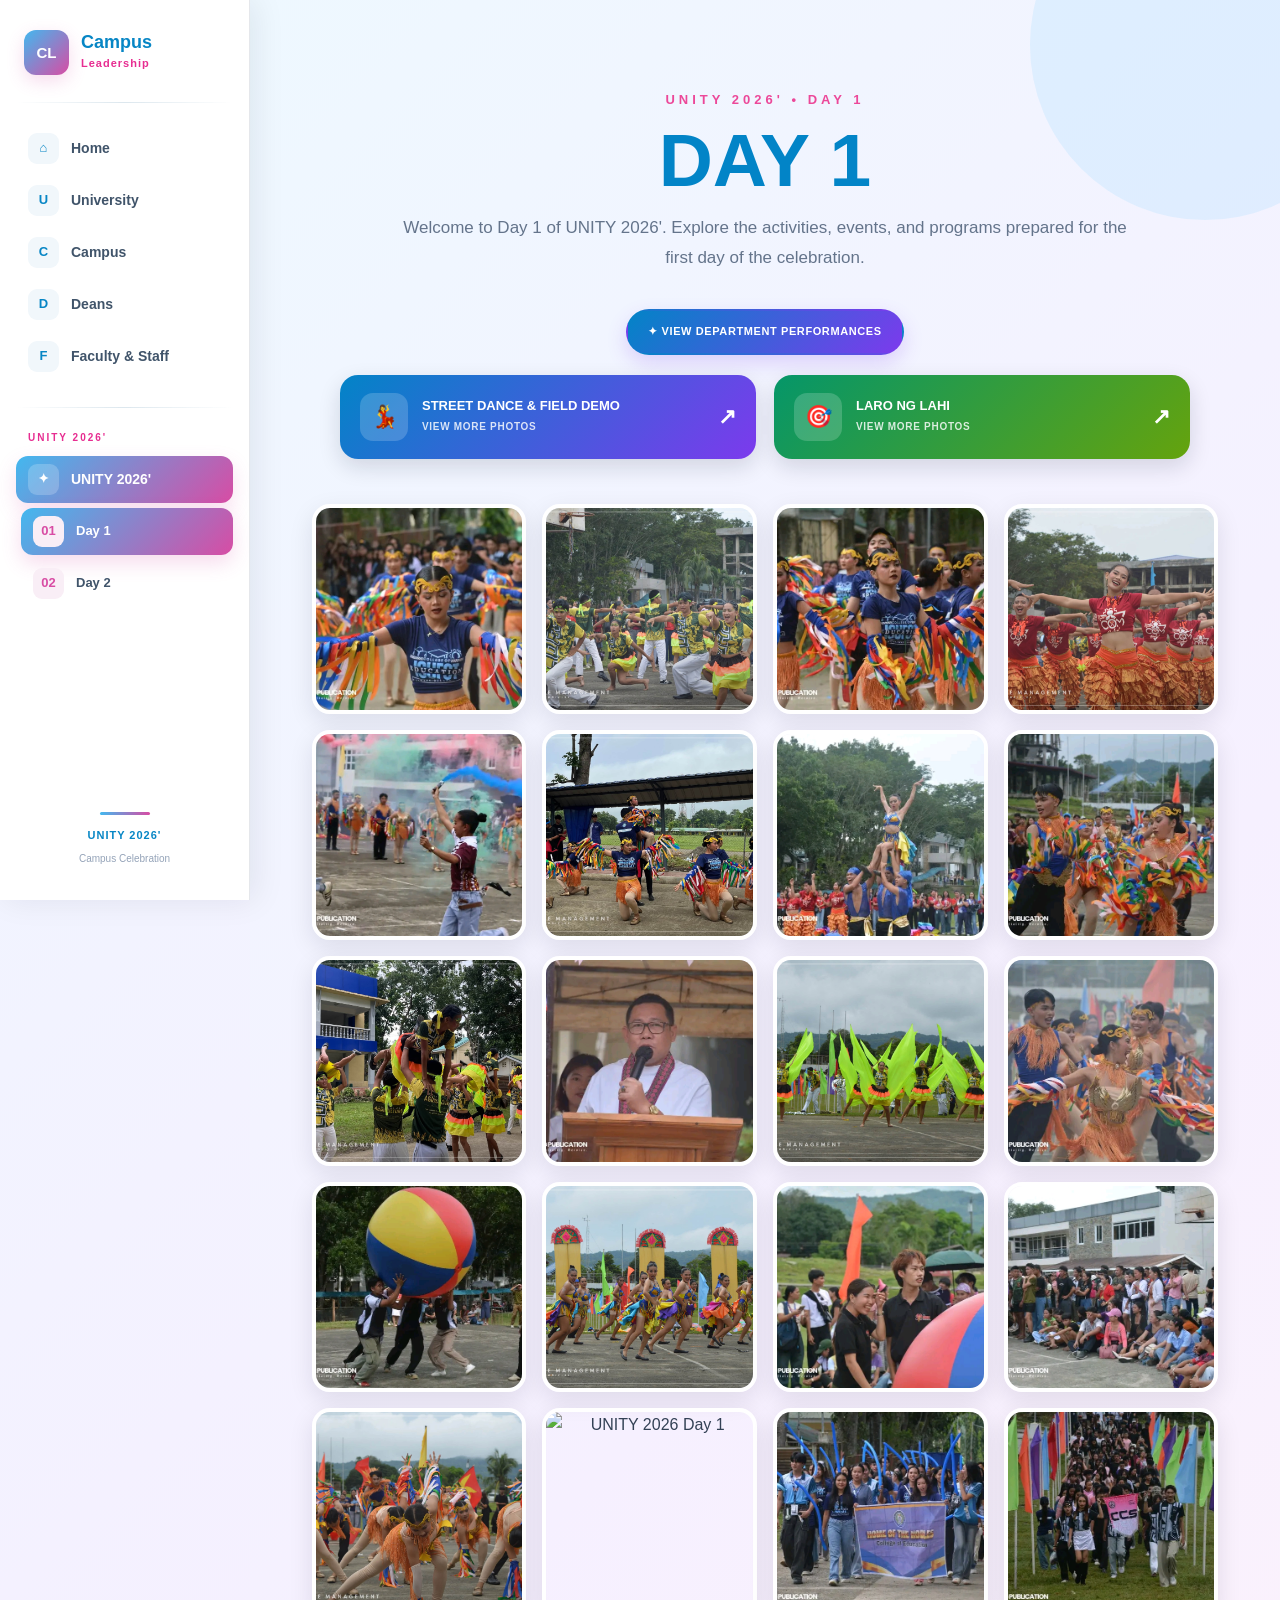
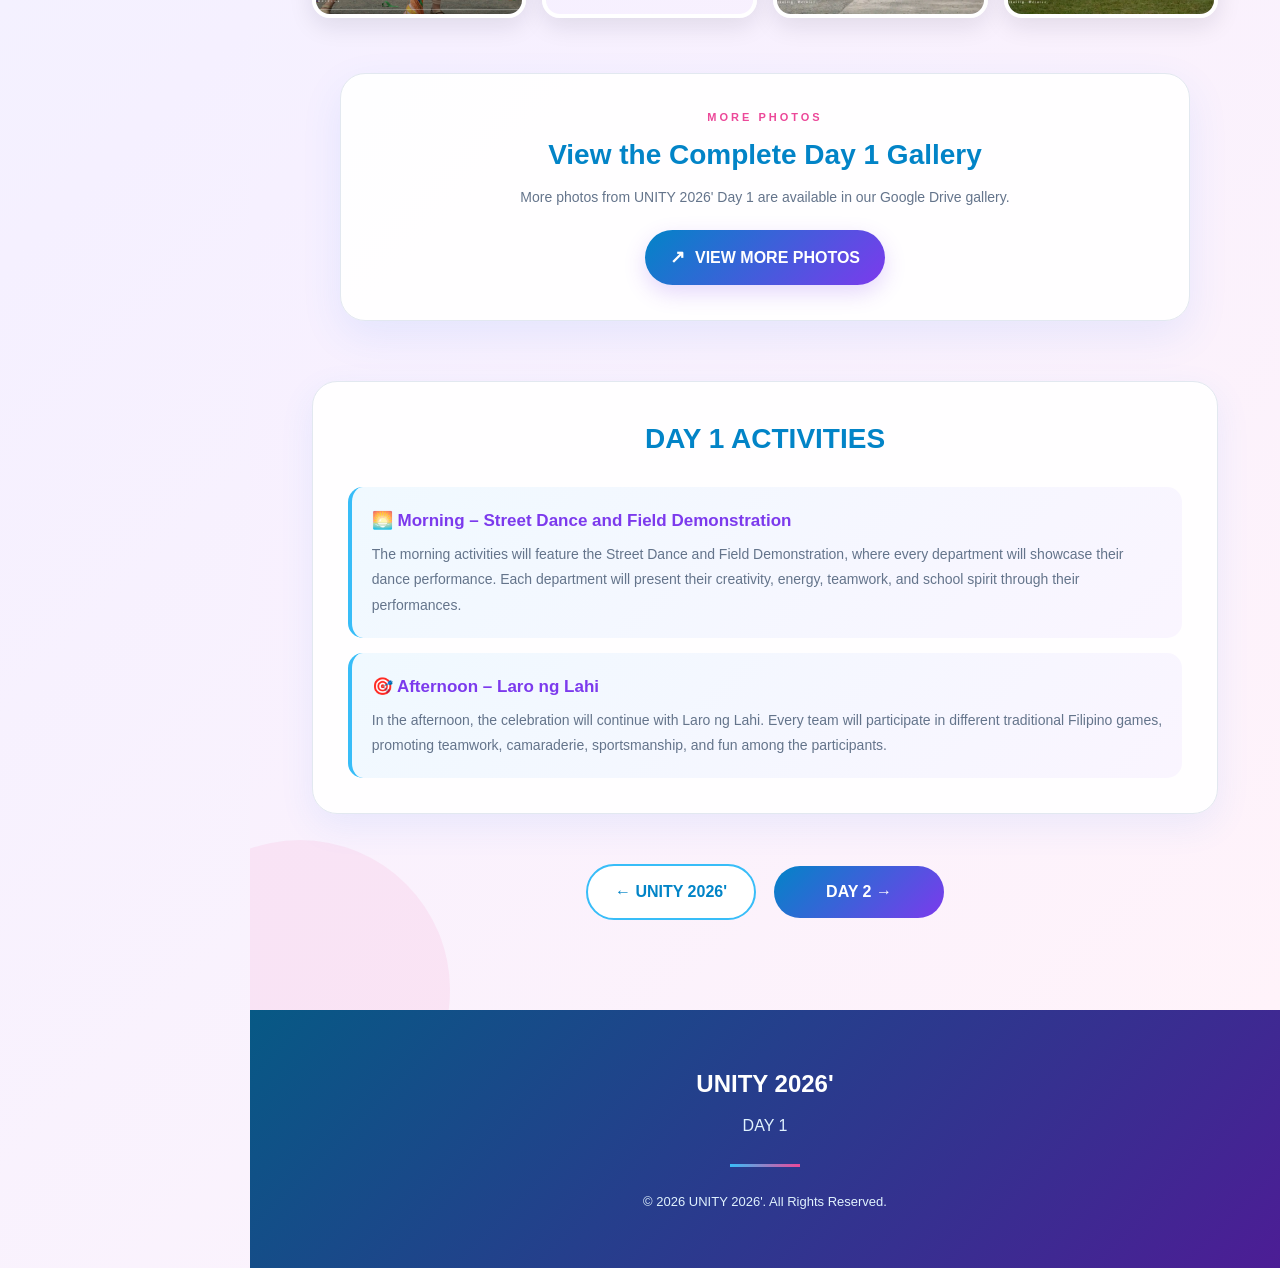
==== commit cc862c87: "Update day1.html" ====
--- a/day1.html
+++ b/day1.html
@@ -326,71 +326,71 @@
                 <div class="day-gallery">
 
 
-                    <img src="image/day1-1.jpg"
-                         alt="UNITY 2026 Day 1">
-
-
-                    <img src="image/day1-2.jpg"
-                         alt="UNITY 2026 Day 1">
-
-
-                    <img src="image/day1-3.jpg"
-                         alt="UNITY 2026 Day 1">
-
-
-                    <img src="image/day1-4.jpg"
-                         alt="UNITY 2026 Day 1">
-
-
-                    <img src="image/day1-5.jpg"
-                         alt="UNITY 2026 Day 1">
-
-
-                    <img src="image/day1-6.jpg"
-                         alt="UNITY 2026 Day 1">
-
-
-                    <img src="image/day1-7.jpg"
-                         alt="UNITY 2026 Day 1">
-
-
-                    <img src="image/day1-8.jpg"
-                         alt="UNITY 2026 Day 1">
-
-
-                    <img src="image/day1-9.jpg"
-                         alt="UNITY 2026 Day 1">
-
-
-                    <img src="image/day1-10.jpg"
-                         alt="UNITY 2026 Day 1">
-
-
-                    <img src="image/day1-11.jpg"
-                         alt="UNITY 2026 Day 1">
-
-
-                    <img src="image/day1-12.jpg"
-                         alt="UNITY 2026 Day 1">
-
-
-                    <img src="image/day1-13.jpg"
-                         alt="UNITY 2026 Day 1">
-
-
-                    <img src="image/day1-14.jpg"
-                         alt="UNITY 2026 Day 1">
-
-
-                    <img src="image/day1-15.jpg"
-                         alt="UNITY 2026 Day 1">
-
-
-                    <img src="image/day1-16.jpg"
-                         alt="UNITY 2026 Day 1">
-
-
-                    <img src="image/day1-17.jpg"
+                    <img src="day1-1.jpg"
+                         alt="UNITY 2026 Day 1">
+
+
+                    <img src="day1-2.jpg"
+                         alt="UNITY 2026 Day 1">
+
+
+                    <img src="day1-3.jpg"
+                         alt="UNITY 2026 Day 1">
+
+
+                    <img src="day1-4.jpg"
+                         alt="UNITY 2026 Day 1">
+
+
+                    <img src="day1-5.jpg"
+                         alt="UNITY 2026 Day 1">
+
+
+                    <img src="day1-6.jpg"
+                         alt="UNITY 2026 Day 1">
+
+
+                    <img src="day1-7.jpg"
+                         alt="UNITY 2026 Day 1">
+
+
+                    <img src="day1-8.jpg"
+                         alt="UNITY 2026 Day 1">
+
+
+                    <img src="day1-9.jpg"
+                         alt="UNITY 2026 Day 1">
+
+
+                    <img src="day1-10.jpg"
+                         alt="UNITY 2026 Day 1">
+
+
+                    <img src="day1-11.jpg"
+                         alt="UNITY 2026 Day 1">
+
+
+                    <img src="day1-12.jpg"
+                         alt="UNITY 2026 Day 1">
+
+
+                    <img src="day1-13.jpg"
+                         alt="UNITY 2026 Day 1">
+
+
+                    <img src="day1-14.jpg"
+                         alt="UNITY 2026 Day 1">
+
+
+                    <img src="day1-15.jpg"
+                         alt="UNITY 2026 Day 1">
+
+
+                    <img src="day1-16.jpg"
+                         alt="UNITY 2026 Day 1">
+
+
+                    <img src="day1-17.jpg"
                          alt="UNITY 2026 Day 1">
 
 
@@ -398,11 +398,11 @@
                          alt="UNITY 2026 Day 1">
 
 
-                    <img src="image/day1-19.jpg"
-                         alt="UNITY 2026 Day 1">
-
-
-                    <img src="image/day1-20.jpg"
+                    <img src="day1-19.jpg"
+                         alt="UNITY 2026 Day 1">
+
+
+                    <img src="day1-20.jpg"
                          alt="UNITY 2026 Day 1">
 
                 </div>
@@ -604,4 +604,4 @@
 
 </body>
 
-</html>+</html>
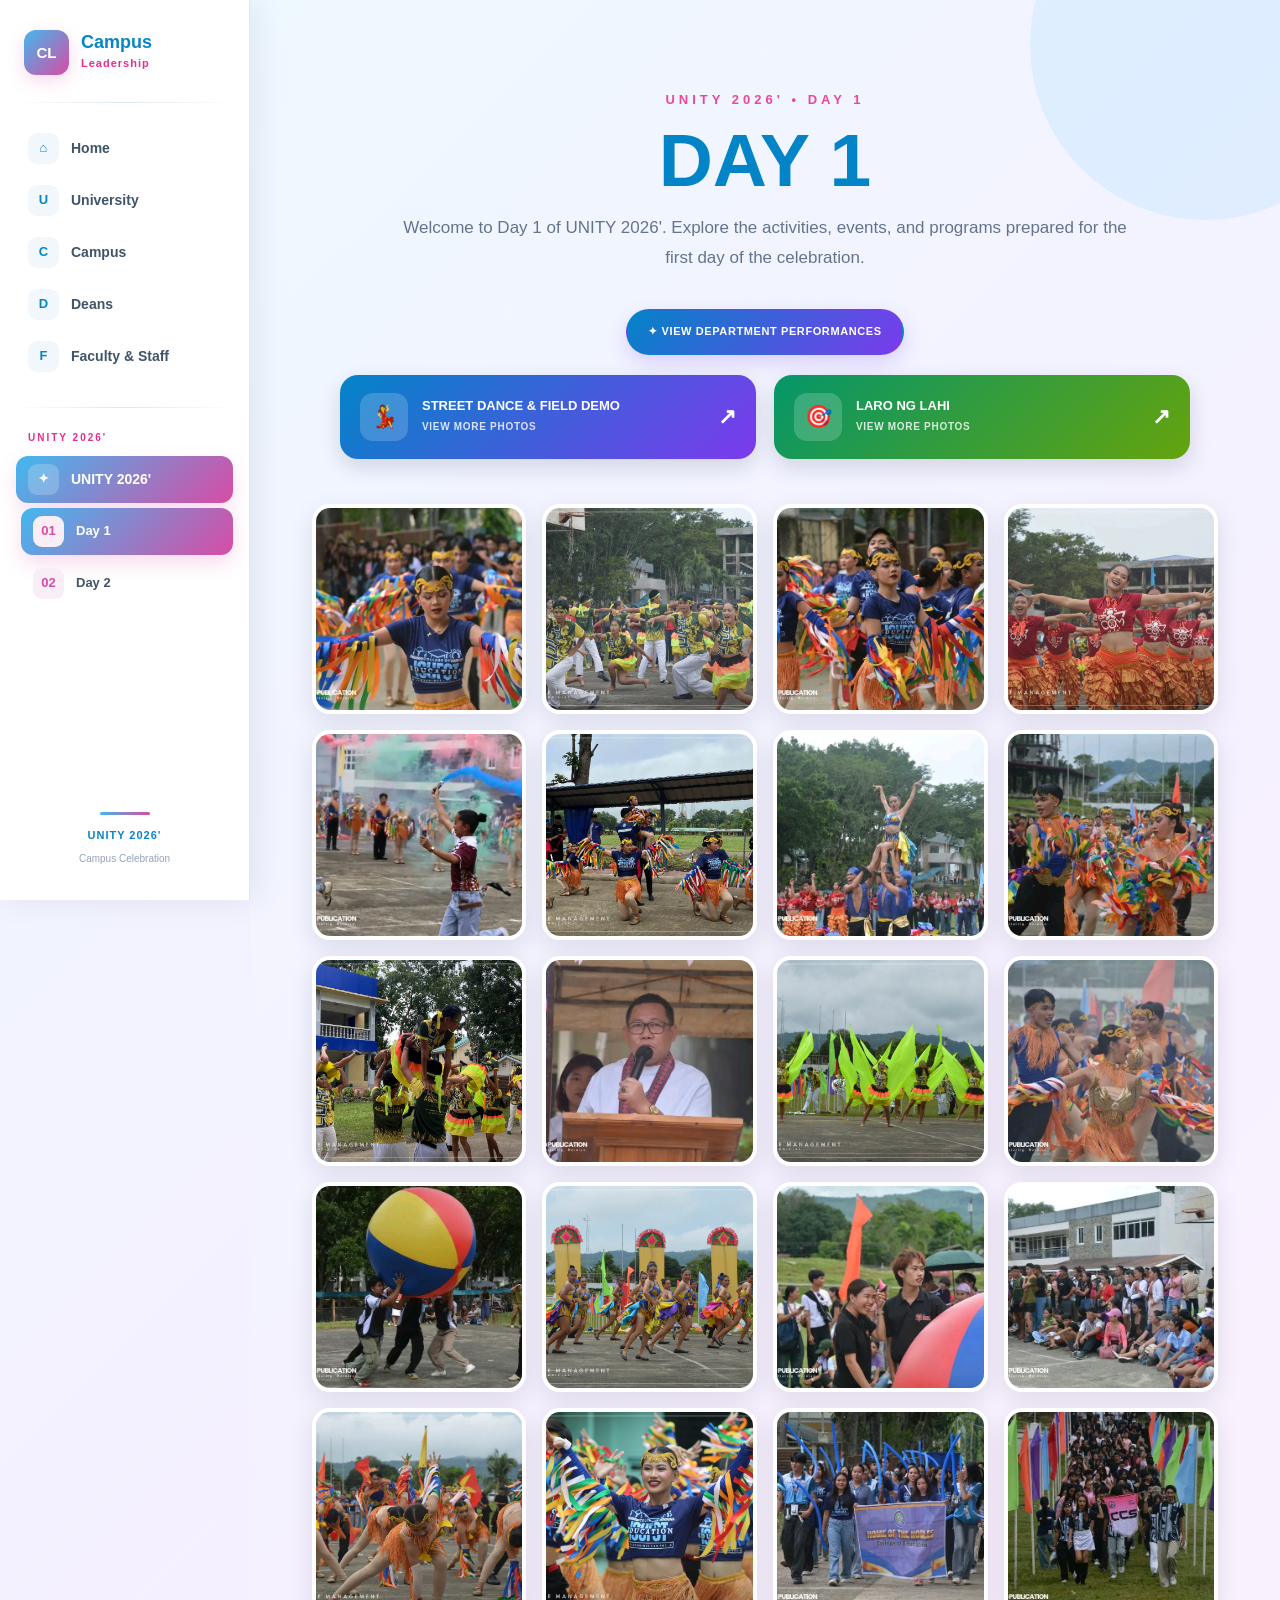
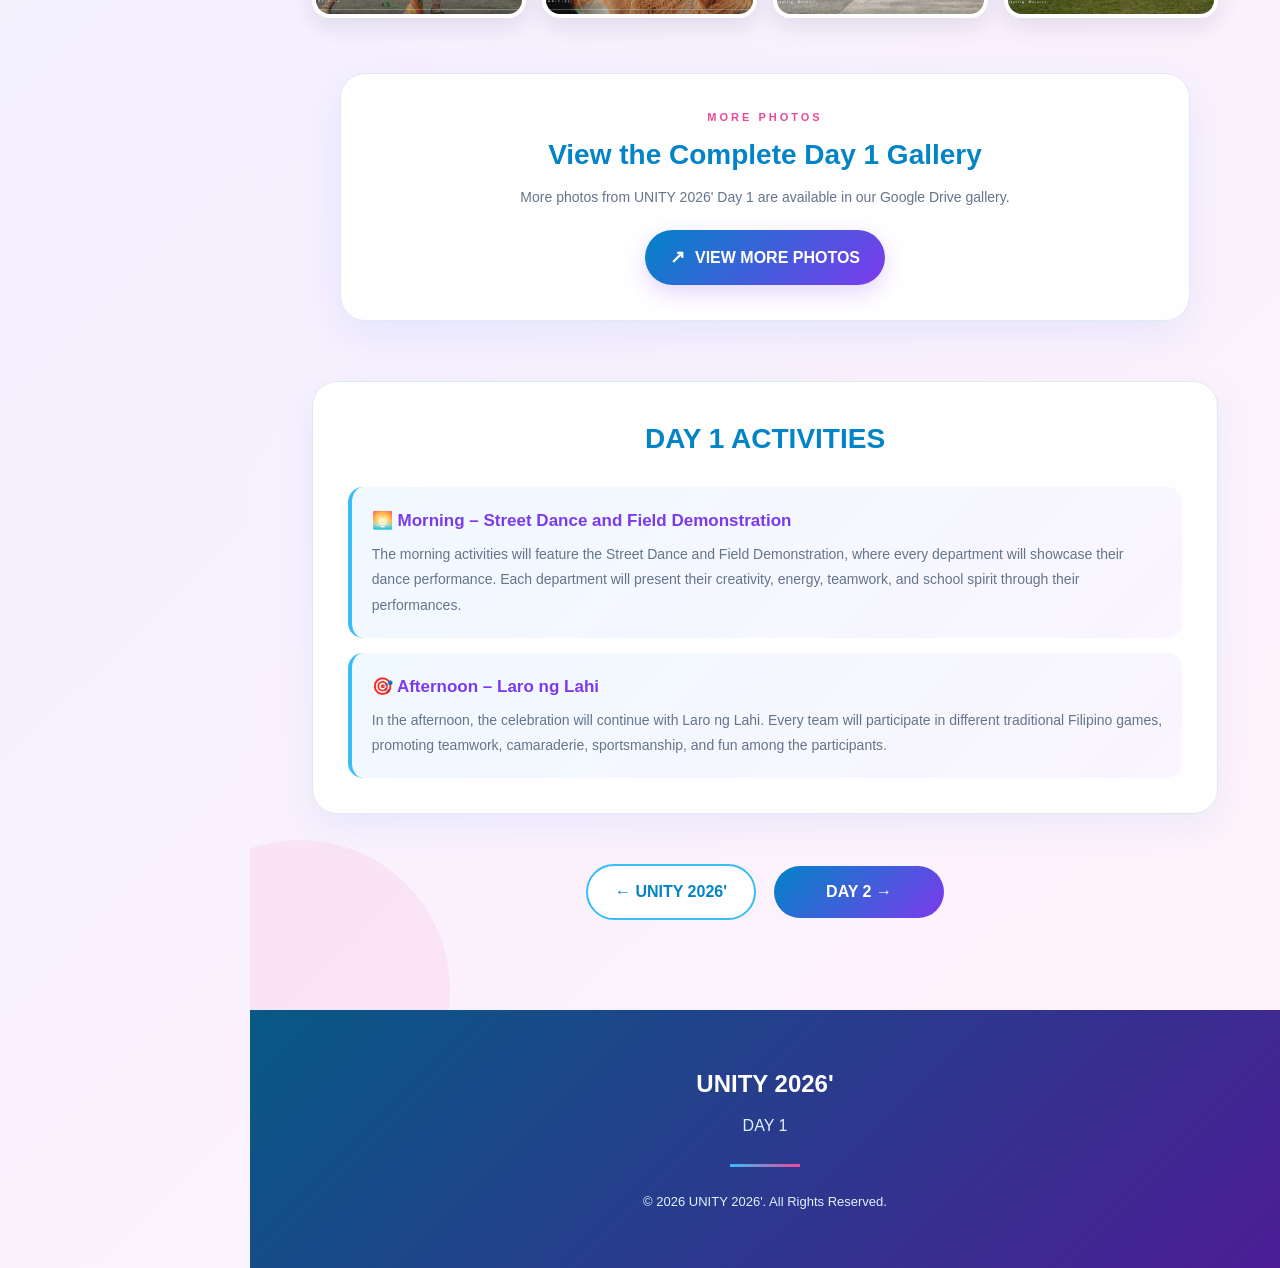
==== commit 582b0c71: "Update day1.html" ====
--- a/day1.html
+++ b/day1.html
@@ -394,7 +394,7 @@
                          alt="UNITY 2026 Day 1">
 
 
-                    <img src="image/day1-18.jpg"
+                    <img src="day1-18.jpg"
                          alt="UNITY 2026 Day 1">
 
 
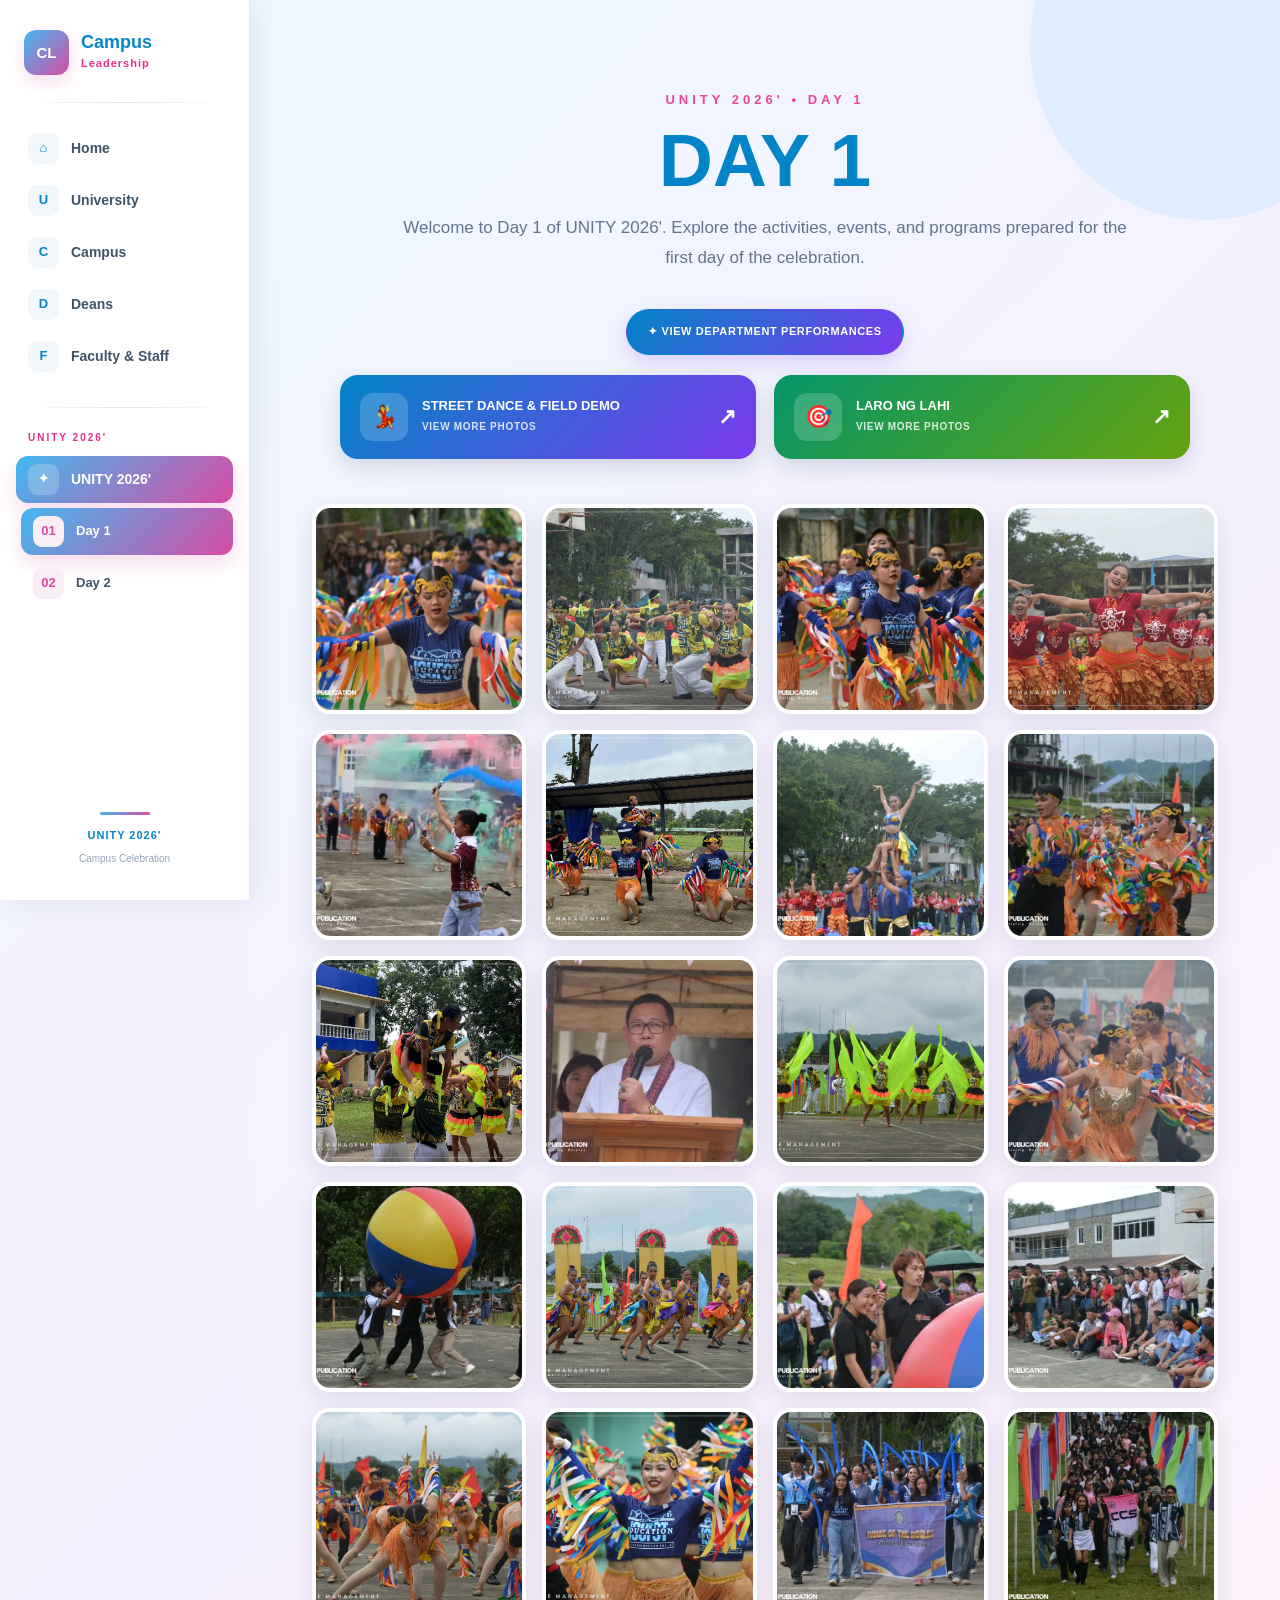
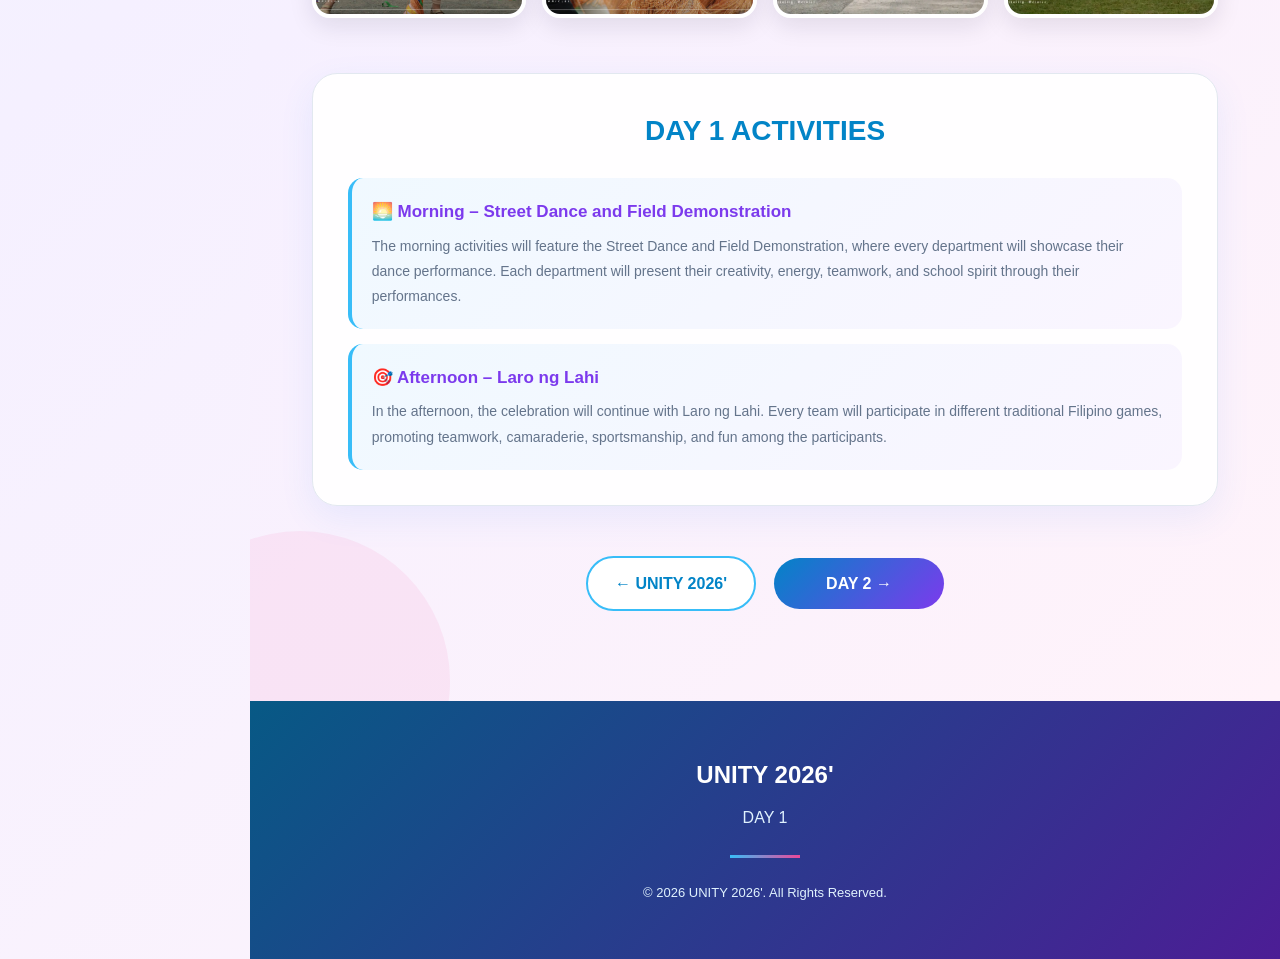
==== commit 9dad2eb3: "Update day1.html" ====
--- a/day1.html
+++ b/day1.html
@@ -409,45 +409,7 @@
 
 
 
-                <!-- =================================================
-                     COMPLETE DAY 1 GOOGLE DRIVE
-                ================================================== -->
-
-                <div class="drive-gallery">
-
-                    <p class="drive-label">
-                        MORE PHOTOS
-                    </p>
-
-
-                    <h2>
-                        View the Complete Day 1 Gallery
-                    </h2>
-
-
-                    <p>
-
-                        More photos from UNITY 2026' Day 1 are
-                        available in our Google Drive gallery.
-
-                    </p>
-
-
-                    <a href="PASTE_COMPLETE_DAY_1_GOOGLE_DRIVE_LINK_HERE"
-                       target="_blank"
-                       rel="noopener noreferrer"
-                       class="drive-button">
-
-                        <span class="drive-icon">
-                            ↗
-                        </span>
-
-                        VIEW MORE PHOTOS
-
-                    </a>
-
-                </div>
-
+                
 
 
                 <!-- =================================================
